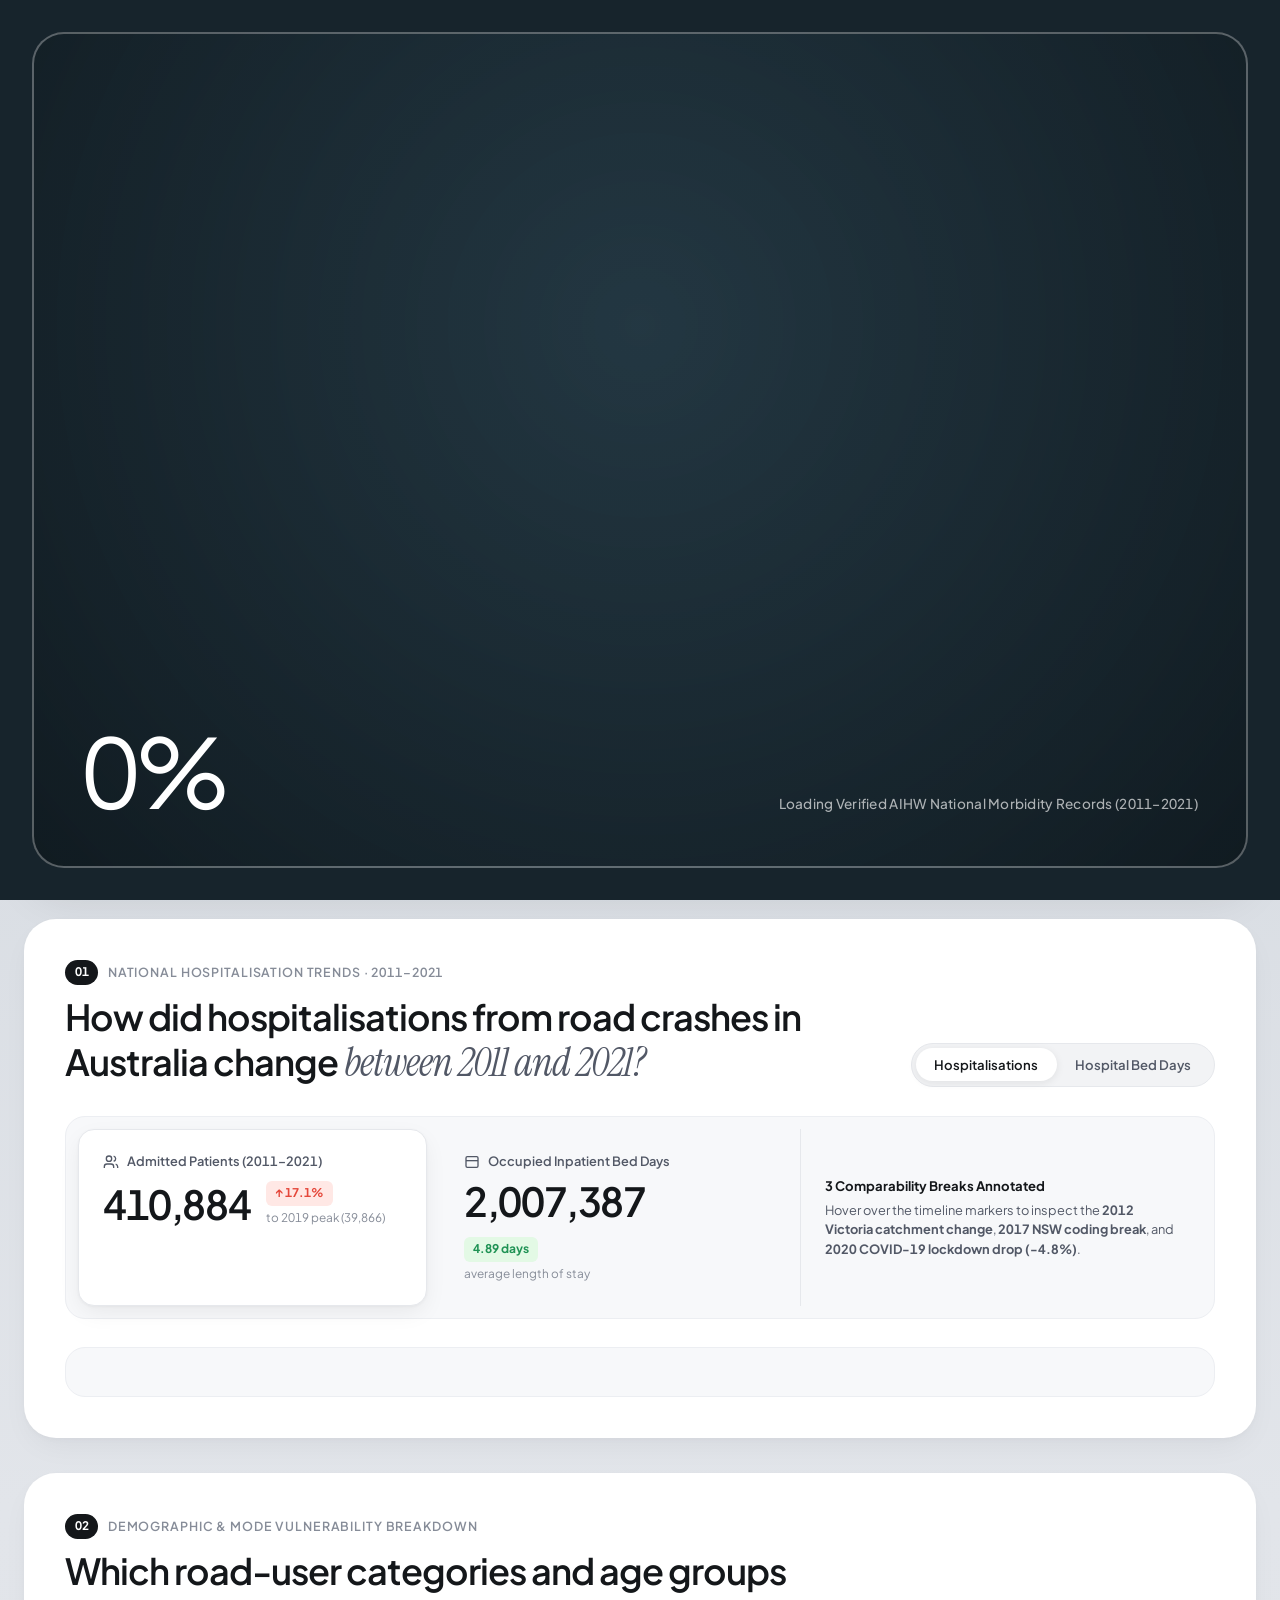
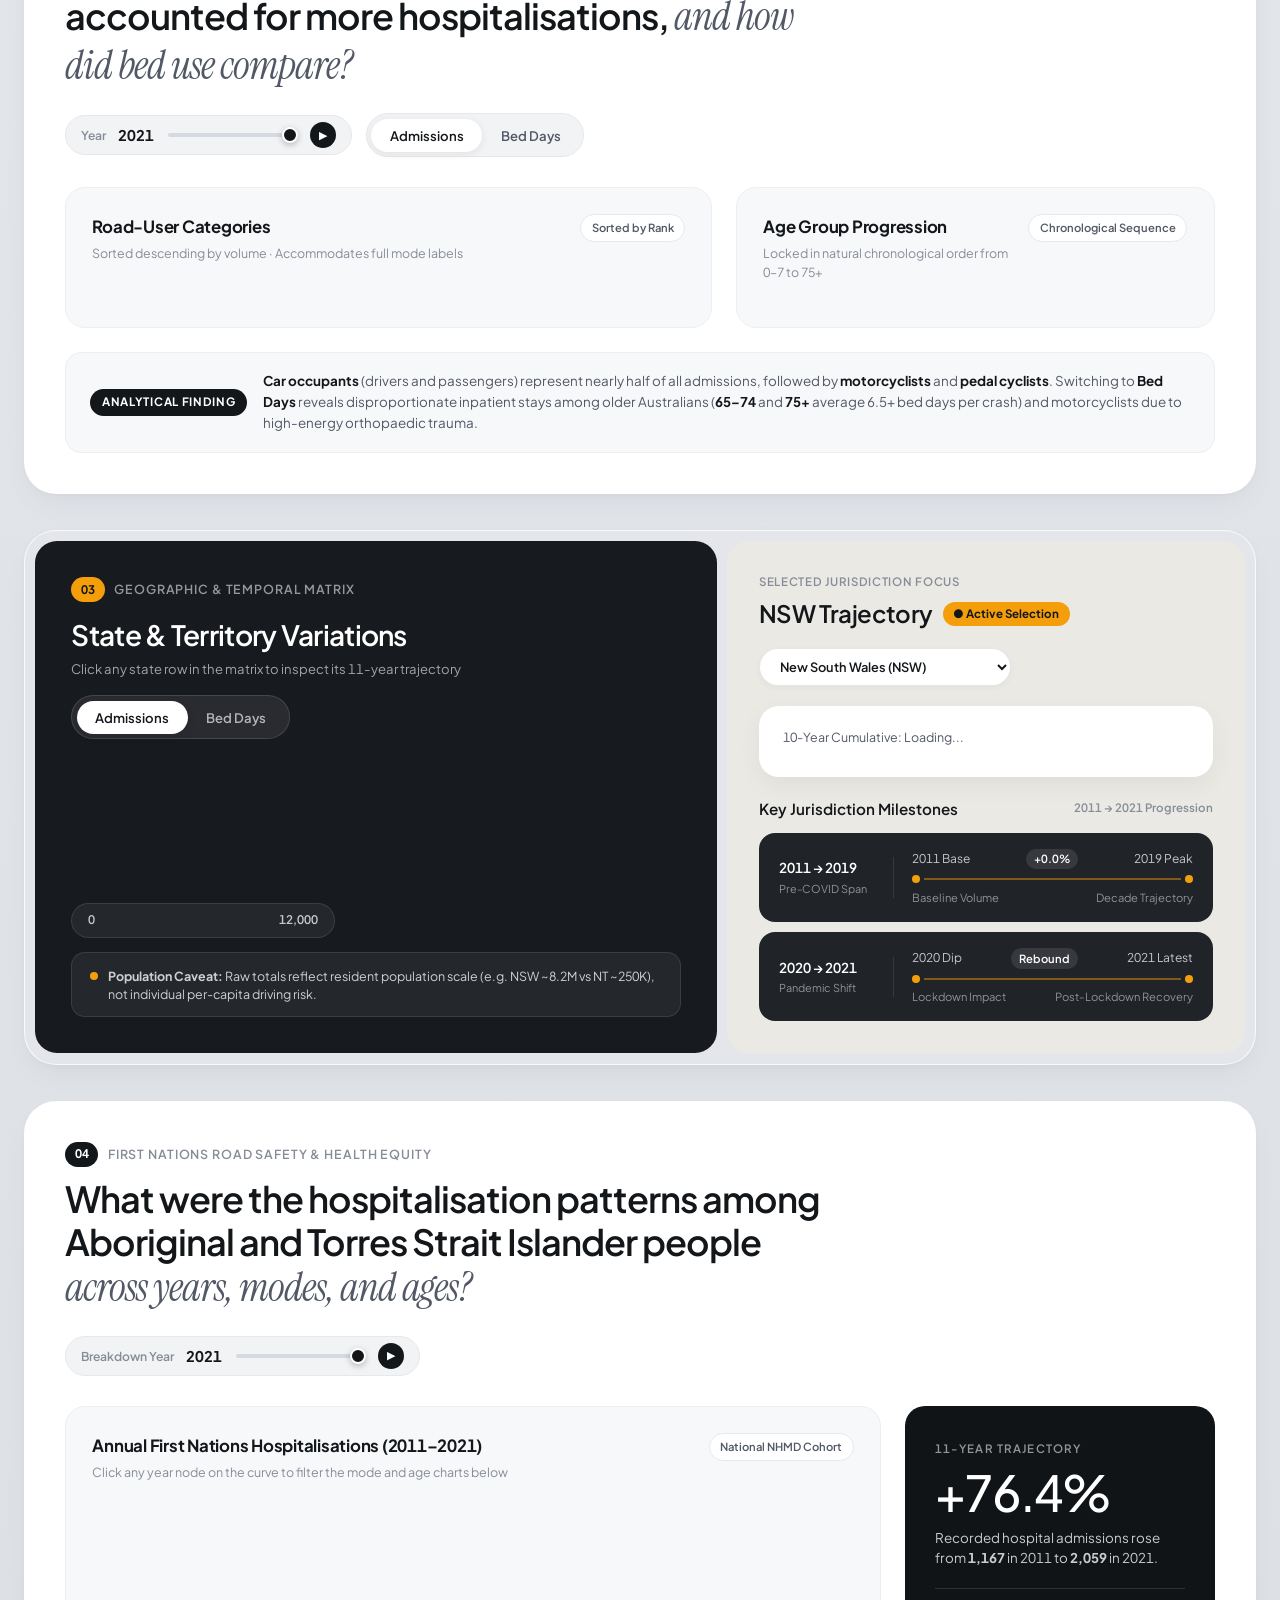
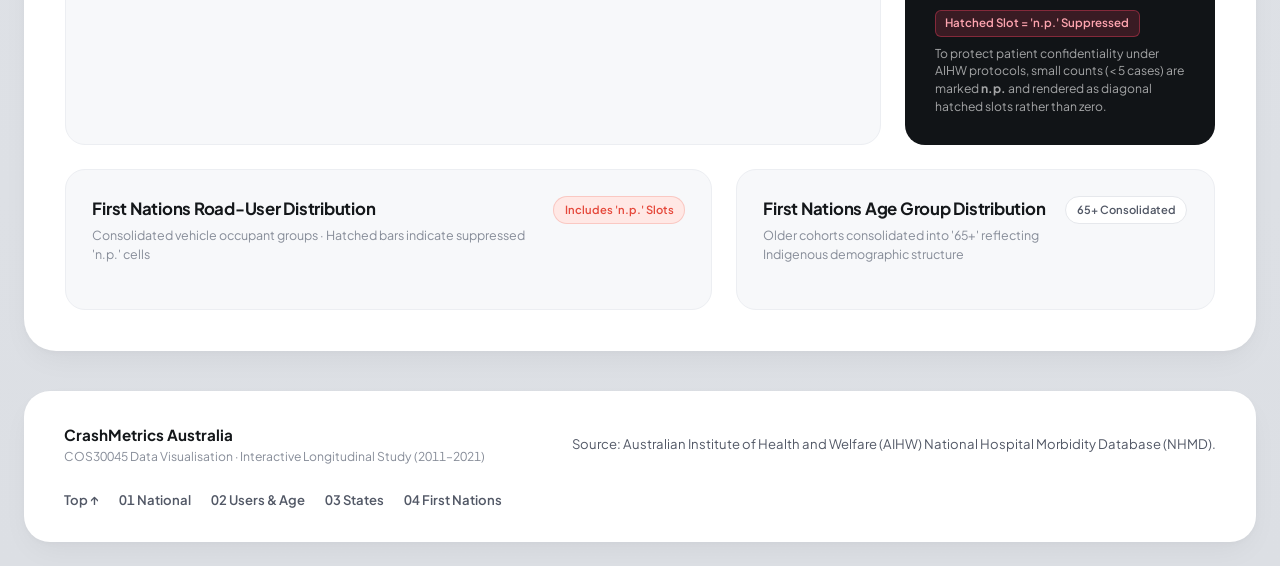
==== docs/index.html @ 0e88710d "Hosting Testing" ====
<!DOCTYPE html>
<html lang="en">
<head>
  <meta charset="UTF-8">
  <meta name="viewport" content="width=device-width, initial-scale=1.0">
  <title>CrashMetrics Australia — Road Crash Hospitalisation Analysis (2011–2021)</title>
  
  <!-- Google Fonts: Plus Jakarta Sans (Neo-Grotesque UI & Tabular Numerals) + Instrument Serif (Editorial Accents) -->
  <link rel="preconnect" href="https://fonts.googleapis.com">
  <link rel="preconnect" href="https://fonts.gstatic.com" crossorigin>
  <link href="https://fonts.googleapis.com/css2?family=Instrument+Serif:ital@0;1&family=Plus+Jakarta+Sans:wght@300;400;500;600;700&display=swap" rel="stylesheet">

  <!-- CSS Stylesheets -->
  <link rel="stylesheet" href="css/style.css">
  <link rel="stylesheet" href="css/components.css">
  
  <!-- D3.js v7 CDN -->
  <script src="https://d3js.org/d3.v7.min.js"></script>
</head>
<body>

  <!-- Preloader Screen (designsample3.mp4 WoodNest Framed Counter Choreography) -->
  <div id="preloader" role="status" aria-live="polite">
    <div class="preloader-frame">
      <div class="preloader-top-progress" id="preloader-bar"></div>
      <div class="preloader-bottom-row">
        <div class="preloader-counter" id="preloader-counter">0%</div>
        <div class="preloader-label">Loading Verified AIHW National Morbidity Records (2011–2021)</div>
      </div>
    </div>
  </div>

  <!-- Global Floating Tooltip (dashboarddesign.webp & bikerental.webp style) -->
  <div id="global-tooltip" role="tooltip" aria-hidden="true"></div>

  <!-- Outer Page Shell -->
  <div class="page-shell">

    <!-- ==========================================================================
         HERO SHOWCASE (designsample3.mp4 WoodNest + webdesign.webp + enviromentaldesign.webp)
         ========================================================================== -->
    <header class="hero-showcase" id="top">
      <div class="hero-backdrop-container">
        <img src="assets/hero-highway.jpg" alt="Atmospheric Australian mountain highway at dusk" class="hero-bg-image" width="1600" height="900">
        <div class="hero-vignette"></div>

        <!-- Framed Inner Viewport (designsample3.mp4 signature rounded border) -->
        <div class="hero-inner-frame">
          
          <!-- Integrated Top Navigation inside Hero Frame -->
          <nav class="hero-nav" aria-label="Primary Navigation">
            <a href="#top" class="brand-mark">
              <span class="brand-dot-cluster" aria-hidden="true">
                <span class="dot-amber"></span>
                <span class="dot-amber-sm"></span>
              </span>
              <span class="brand-name">CrashMetrics</span>
              <span class="brand-tag">AIHW 2011–21</span>
            </a>

            <ul class="hero-nav-links">
              <li><a href="#storyline1" class="nav-link active">National Trends</a></li>
              <li><a href="#storyline2" class="nav-link">Road Users &amp; Age</a></li>
              <li><a href="#storyline3" class="nav-link">State Patterns</a></li>
              <li><a href="#storyline4" class="nav-link">First Nations</a></li>
            </ul>

            <a href="#storyline1" class="hero-cta-pill">Explore Data</a>
          </nav>

          <!-- Main Asymmetric Split Content inside Hero Frame -->
          <div class="hero-split-body">
            
            <!-- Left Column: Giant 3-Line Display Typography + Bottom Info & Star Stat -->
            <div class="hero-left-col">
              <h1 class="hero-display-title">
                Australia’s<br>
                <span class="muted-word">Road Trauma</span><br>
                In Focus
              </h1>

              <div class="hero-bottom-meta">
                <p class="hero-lead-copy">
                  Discover a decade of verified hospital admission records across Australian roads. Examine injury severity, acute bed utilisation, demographic risk, and regional patterns.
                </p>

                <div class="hero-rating-stat">
                  <div class="rating-top-line">
                    <span class="star-glyph" aria-hidden="true">★</span>
                    <span class="rating-big-num" id="kpi-total-hosp">410,884</span>
                  </div>
                  <div class="rating-sub-line">admissions recorded across 2011–2021</div>
                </div>
              </div>
            </div>

            <!-- Right Column: Floating Smoked-Glass Surveillance Widget (designsample3.mp4 card) -->
            <aside class="hero-glass-widget" aria-label="National Surveillance Summary Widget">
              <div class="widget-header">
                <div>
                  <h2 class="widget-title">National Surveillance<br>Morbidity Cohort</h2>
                </div>
                <a href="#storyline1" class="widget-icon-btn" title="Jump to National Trends" aria-label="Jump to National Trends">
                  <svg width="15" height="15" viewBox="0 0 24 24" fill="none" stroke="currentColor" stroke-width="2"><path d="M7 17L17 7"/><path d="M7 7h10v10"/></svg>
                </a>
              </div>

              <!-- 2-Column Pill Selectors (Feb 11 / Mar 25 style) -->
              <div class="widget-pill-row">
                <div class="widget-mini-pill">
                  <svg width="13" height="13" viewBox="0 0 24 24" fill="none" stroke="currentColor" stroke-width="2"><rect x="3" y="4" width="18" height="18" rx="2"/><line x1="16" y1="2" x2="16" y2="6"/><line x1="8" y1="2" x2="8" y2="6"/><line x1="3" y1="10" x2="21" y2="10"/></svg>
                  <span>2011 – 2021</span>
                  <span class="chevron">▾</span>
                </div>
                <div class="widget-mini-pill">
                  <svg width="13" height="13" viewBox="0 0 24 24" fill="none" stroke="currentColor" stroke-width="2"><path d="M21 10c0 7-9 13-9 13s-9-6-9-13a9 9 0 0 1 18 0z"/><circle cx="12" cy="10" r="3"/></svg>
                  <span>8 Jurisdictions</span>
                  <span class="chevron">▾</span>
                </div>
              </div>

              <!-- 2-Column Divided Metric Box (Check-in / Check-out style) -->
              <div class="widget-split-box">
                <div class="split-cell">
                  <span class="split-label">Total Bed Days</span>
                  <span class="split-val" id="kpi-total-beds">2,007,387</span>
                </div>
                <div class="split-divider"></div>
                <div class="split-cell">
                  <span class="split-label">Pre-COVID Peak</span>
                  <span class="split-val"><span id="kpi-peak-year">2019</span> (39,866)</span>
                </div>
              </div>

              <!-- Bottom Metric & Reserve-Style White CTA Button -->
              <div class="widget-price-row">
                <div class="widget-big-stat">
                  <span class="stat-main" id="kpi-avg-stay">4.89</span>
                  <span class="stat-unit">/ days avg stay</span>
                </div>
                <span class="widget-tag">Excl. 30-day deaths</span>
              </div>

              <a href="#storyline1" class="widget-primary-btn">Inspect Longitudinal Data</a>
            </aside>

          </div>
        </div>
      </div>

      <!-- Lower Architectural 3-Column Bento Strip (webdesign.webp & enviromentaldesign.webp bottom bar) -->
      <div class="hero-bento-strip">
        <div class="strip-card strip-light">
          <div class="strip-card-content">
            <span class="strip-eyebrow">01 · National Trajectory</span>
            <h3 class="strip-heading">Start exploring Australia’s 11-year road hospitalisation curve</h3>
            <a href="#storyline1" class="strip-underlined-link">View Longitudinal Analysis</a>
          </div>
          <div class="strip-visual-accent" aria-hidden="true">
            <svg width="110" height="56" viewBox="0 0 110 56" fill="none">
              <path d="M4 46 C22 45, 34 38, 48 26 C62 14, 74 10, 86 12 C94 14, 100 22, 106 16" stroke="#181B20" stroke-width="2.5" stroke-linecap="round"/>
              <circle cx="86" cy="12" r="4" fill="#F59E0B" stroke="#fff" stroke-width="1.5"/>
            </svg>
          </div>
        </div>

        <div class="strip-card strip-white">
          <div class="strip-icon-row">
            <div class="strip-circle-icon">
              <svg width="18" height="18" viewBox="0 0 24 24" fill="none" stroke="currentColor" stroke-width="2"><path d="M12 20V10"/><path d="M18 20V4"/><path d="M6 20v-4"/></svg>
            </div>
            <p class="strip-mid-text">
              Compare raw admission counts against inpatient bed-day burden across 12 road-user types.
            </p>
          </div>
          <div class="strip-segmented-lines" aria-hidden="true">
            <span class="seg active"></span>
            <span class="seg active"></span>
            <span class="seg"></span>
            <span class="seg"></span>
          </div>
        </div>

        <div class="strip-card strip-dark">
          <div class="strip-avatar-cluster" aria-hidden="true">
            <span class="mode-bubble b1">🚗</span>
            <span class="mode-bubble b2">🏍️</span>
            <span class="mode-bubble b3">🚲</span>
          </div>
          <div class="strip-dark-stat">
            <div class="dark-stat-num">+17.1%</div>
            <p class="dark-stat-desc">Growth in annual admissions from 2011 baseline to the 2019 peak</p>
          </div>
        </div>
      </div>
    </header>

    <!-- ==========================================================================
         MAIN ANALYTICAL WORKSPACE (dashboarddesign.webp & bikerental.webp Bento System)
         ========================================================================== -->
    <main class="bento-workspace">

      <!-- ========================================================================
           STORYLINE 1: National Hospitalisation Trends (2011–2021)
           ======================================================================== -->
      <section id="storyline1" class="storyline-block" aria-labelledby="s1-title">
        <div class="bento-shell">
          
          <!-- Section Top Bar -->
          <div class="bento-header">
            <div class="bento-title-group">
              <div class="eyebrow-row">
                <span class="section-num-pill">01</span>
                <span class="section-eyebrow">National Hospitalisation Trends · 2011–2021</span>
              </div>
              <h2 id="s1-title" class="bento-title">
                How did hospitalisations from road crashes in Australia change<em> between 2011 and 2021?</em>
              </h2>
            </div>

            <div class="bento-controls">
              <div class="clean-pill-group" role="group" aria-label="Storyline 1 Measure Selector">
                <button class="clean-pill-btn active" data-measure="Hospitalisations" id="s1-btn-hosp">
                  Hospitalisations
                </button>
                <button class="clean-pill-btn" data-measure="BedDays" id="s1-btn-beds">
                  Hospital Bed Days
                </button>
              </div>
            </div>
          </div>

          <!-- Nested Overview KPI Cards (Exact dashboarddesign.webp "Overview" inset cards pattern) -->
          <div class="overview-inset-tray">
            <div class="inset-stat-card active-inset" id="s1-card-hosp" role="button" tabindex="0" aria-label="Select Hospitalisations Measure">
              <div class="inset-card-top">
                <svg width="16" height="16" viewBox="0 0 24 24" fill="none" stroke="currentColor" stroke-width="2"><path d="M16 21v-2a4 4 0 0 0-4-4H6a4 4 0 0 0-4 4v2"/><circle cx="9" cy="7" r="4"/><path d="M22 21v-2a4 4 0 0 0-3-3.87"/><path d="M16 3.13a4 4 0 0 1 0 7.75"/></svg>
                <span>Admitted Patients (2011–2021)</span>
              </div>
              <div class="inset-card-main">
                <span class="inset-big-num">410,884</span>
                <div class="inset-badge-stack">
                  <span class="semantic-pill pill-coral">↑ 17.1%</span>
                  <span class="inset-sublabel">to 2019 peak (39,866)</span>
                </div>
              </div>
            </div>

            <div class="inset-stat-card" id="s1-card-beds" role="button" tabindex="0" aria-label="Select Hospital Bed Days Measure">
              <div class="inset-card-top">
                <svg width="16" height="16" viewBox="0 0 24 24" fill="none" stroke="currentColor" stroke-width="2"><rect x="3" y="4" width="18" height="16" rx="2"/><line x1="3" y1="10" x2="21" y2="10"/></svg>
                <span>Occupied Inpatient Bed Days</span>
              </div>
              <div class="inset-card-main">
                <span class="inset-big-num">2,007,387</span>
                <div class="inset-badge-stack">
                  <span class="semantic-pill pill-green">4.89 days</span>
                  <span class="inset-sublabel">average length of stay</span>
                </div>
              </div>
            </div>

            <div class="inset-narrative-box">
              <div class="narrative-headline">3 Comparability Breaks Annotated</div>
              <p class="narrative-copy">
                Hover over the timeline markers to inspect the <strong>2012 Victoria catchment change</strong>, <strong>2017 NSW coding break</strong>, and <strong>2020 COVID-19 lockdown drop (-4.8%)</strong>.
              </p>
            </div>
          </div>

          <!-- Chart Viewport -->
          <div class="chart-stage" id="chart-storyline1" role="region" aria-label="National Hospitalisation Line Chart"></div>

        </div>
      </section>

      <!-- ========================================================================
           STORYLINE 2: Road-User and Age-Group Patterns
           ======================================================================== -->
      <section id="storyline2" class="storyline-block" aria-labelledby="s2-title">
        <div class="bento-shell">
          
          <div class="bento-header">
            <div class="bento-title-group">
              <div class="eyebrow-row">
                <span class="section-num-pill">02</span>
                <span class="section-eyebrow">Demographic &amp; Mode Vulnerability Breakdown</span>
              </div>
              <h2 id="s2-title" class="bento-title">
                Which road-user categories and age groups accounted for more hospitalisations, <em>and how did bed use compare?</em>
              </h2>
            </div>

            <div class="bento-controls">
              <!-- Tactile Year Scrubber Pill -->
              <div class="scrubber-pill">
                <span class="scrubber-label">Year</span>
                <span class="scrubber-year" id="s2-year-badge">2021</span>
                <input type="range" min="2011" max="2021" value="2021" step="1" class="tactile-range" id="s2-year-slider" aria-label="Select Year for Storyline 2">
                <button class="scrubber-play-btn" id="s2-play-btn" title="Play timeline animation" aria-label="Play timeline animation">▶</button>
              </div>

              <!-- Measure Toggle -->
              <div class="clean-pill-group" role="group" aria-label="Storyline 2 Measure Selector">
                <button class="clean-pill-btn active" data-measure="Hospitalisations" id="s2-btn-hosp">Admissions</button>
                <button class="clean-pill-btn" data-measure="BedDays" id="s2-btn-beds">Bed Days</button>
              </div>
            </div>
          </div>

          <!-- Dual Asymmetric Bento Sub-Grid -->
          <div class="dual-bento-grid">
            
            <!-- Left: Sorted Horizontal Bar Chart for Road Users -->
            <div class="sub-bento-card">
              <div class="sub-card-header">
                <div>
                  <h3 class="sub-card-title">Road-User Categories</h3>
                  <p class="sub-card-subtitle">Sorted descending by volume · Accommodates full mode labels</p>
                </div>
                <span class="chip-tag">Sorted by Rank</span>
              </div>
              <div class="chart-stage-compact" id="chart-storyline2-users" role="region" aria-label="Road Users Horizontal Bar Chart"></div>
            </div>

            <!-- Right: Ordered Vertical Bar Chart for Age Groups (dashboarddesign.webp Product view style) -->
            <div class="sub-bento-card">
              <div class="sub-card-header">
                <div>
                  <h3 class="sub-card-title">Age Group Progression</h3>
                  <p class="sub-card-subtitle">Locked in natural chronological order from 0–7 to 75+</p>
                </div>
                <span class="chip-tag">Chronological Sequence</span>
              </div>
              <div class="chart-stage-compact" id="chart-storyline2-age" role="region" aria-label="Age Group Vertical Bar Chart"></div>
            </div>

          </div>

          <!-- Analytical Footer Strip -->
          <div class="insight-strip">
            <div class="insight-pill-badge">Analytical Finding</div>
            <p class="insight-strip-text">
              <strong>Car occupants</strong> (drivers and passengers) represent nearly half of all admissions, followed by <strong>motorcyclists</strong> and <strong>pedal cyclists</strong>. Switching to <strong>Bed Days</strong> reveals disproportionate inpatient stays among older Australians (<strong>65–74</strong> and <strong>75+</strong> average 6.5+ bed days per crash) and motorcyclists due to high-energy orthopaedic trauma.
            </p>
          </div>

        </div>
      </section>

      <!-- ========================================================================
           STORYLINE 3: State and Territory Patterns (bikerental.webp Dual-Pane Architecture)
           ======================================================================== -->
      <section id="storyline3" class="storyline-block" aria-labelledby="s3-title">
        <div class="bento-shell bento-split-shell">
          
          <!-- Left Dark Atmospheric Panel (bikerental.webp Left Map/Matrix Pane) -->
          <div class="split-dark-pane">
            <div class="dark-pane-header">
              <div>
                <div class="eyebrow-row">
                  <span class="section-num-pill dark-num-pill">03</span>
                  <span class="section-eyebrow dark-eyebrow">Geographic &amp; Temporal Matrix</span>
                </div>
                <h2 id="s3-title" class="dark-pane-title">State &amp; Territory Variations</h2>
                <p class="dark-pane-subtitle">Click any state row in the matrix to inspect its 11-year trajectory</p>
              </div>

              <div class="clean-pill-group dark-pill-group" role="group" aria-label="Storyline 3 Measure Selector">
                <button class="clean-pill-btn active" data-measure="Hospitalisations" id="s3-btn-hosp">Admissions</button>
                <button class="clean-pill-btn" data-measure="BedDays" id="s3-btn-beds">Bed Days</button>
              </div>
            </div>

            <!-- Heatmap SVG Container -->
            <div class="heatmap-stage" id="chart-storyline3-heatmap" role="region" aria-label="State and Territory Heatmap Matrix"></div>

            <!-- Bottom Legend & Floating Station-Style Callout Card (bikerental.webp #38 Cabo Jubi Station style) -->
            <div class="dark-pane-footer">
              <div class="heatmap-scale-pill" id="s3-heatmap-legend">
                <span class="scale-label" id="s3-legend-min">0</span>
                <canvas class="scale-canvas" id="s3-legend-canvas" width="160" height="8"></canvas>
                <span class="scale-label" id="s3-legend-max">12,000</span>
              </div>

              <div class="population-warning-pill">
                <span class="warn-dot"></span>
                <span><strong>Population Caveat:</strong> Raw totals reflect resident population scale (e.g. NSW ~8.2M vs NT ~250K), not individual per-capita driving risk.</span>
              </div>
            </div>
          </div>

          <!-- Right Warm Alabaster Detail Panel (bikerental.webp Right "Urban City Bike / Latest Journeys" Pane) -->
          <div class="split-light-pane">
            <div class="light-pane-top">
              <div>
                <span class="light-pane-eyebrow">Selected Jurisdiction Focus</span>
                <div class="state-header-row">
                  <h3 class="state-focus-heading" id="s3-focus-state-badge">NSW Trajectory</h3>
                  <span class="state-active-chip">● Active Selection</span>
                </div>
              </div>

              <select class="clean-select-pill" id="s3-state-dropdown" aria-label="Select State or Territory">
                <option value="NSW">New South Wales (NSW)</option>
                <option value="Vic">Victoria (Vic)</option>
                <option value="Qld">Queensland (Qld)</option>
                <option value="WA">Western Australia (WA)</option>
                <option value="SA">South Australia (SA)</option>
                <option value="Tas">Tasmania (Tas)</option>
                <option value="ACT">Australian Capital Territory (ACT)</option>
                <option value="NT">Northern Territory (NT)</option>
              </select>
            </div>

            <!-- White Card Holding Coordinated State Line Chart (bikerental.webp "Last ride" card) -->
            <div class="white-trajectory-card">
              <div class="trajectory-card-meta" id="s3-state-meta-summary">10-Year Cumulative: Loading...</div>
              <div id="chart-storyline3-stateline" role="region" aria-label="Selected State Longitudinal Trajectory"></div>
            </div>

            <!-- Dark Charcoal Journey Milestone Cards (bikerental.webp "Latest journeys" cards) -->
            <div class="journey-cards-section">
              <div class="journey-section-header">
                <span class="journey-section-title">Key Jurisdiction Milestones</span>
                <span class="journey-section-tag">2011 → 2021 Progression</span>
              </div>

              <div class="dark-journey-card">
                <div class="journey-left-col">
                  <span class="journey-year-label">2011 → 2019</span>
                  <span class="journey-sub-tag">Pre-COVID Span</span>
                </div>
                <div class="journey-timeline-col">
                  <div class="journey-nodes-top">
                    <span id="s3-j1-start">2011 Base</span>
                    <span class="journey-delta-badge" id="s3-j1-delta">+0.0%</span>
                    <span id="s3-j1-end">2019 Peak</span>
                  </div>
                  <div class="journey-track-line">
                    <span class="j-node"></span>
                    <span class="j-bar"></span>
                    <span class="j-node"></span>
                  </div>
                  <div class="journey-nodes-bottom">
                    <span>Baseline Volume</span>
                    <span>Decade Trajectory</span>
                  </div>
                </div>
              </div>

              <div class="dark-journey-card">
                <div class="journey-left-col">
                  <span class="journey-year-label">2020 → 2021</span>
                  <span class="journey-sub-tag">Pandemic Shift</span>
                </div>
                <div class="journey-timeline-col">
                  <div class="journey-nodes-top">
                    <span id="s3-j2-start">2020 Dip</span>
                    <span class="journey-delta-badge" id="s3-j2-delta">Rebound</span>
                    <span id="s3-j2-end">2021 Latest</span>
                  </div>
                  <div class="journey-track-line">
                    <span class="j-node"></span>
                    <span class="j-bar"></span>
                    <span class="j-node"></span>
                  </div>
                  <div class="journey-nodes-bottom">
                    <span>Lockdown Impact</span>
                    <span>Post-Lockdown Recovery</span>
                  </div>
                </div>
              </div>

            </div>
          </div>

        </div>
      </section>

      <!-- ========================================================================
           STORYLINE 4: First Nations Hospitalisation Patterns
           ======================================================================== -->
      <section id="storyline4" class="storyline-block" aria-labelledby="s4-title">
        <div class="bento-shell">
          
          <div class="bento-header">
            <div class="bento-title-group">
              <div class="eyebrow-row">
                <span class="section-num-pill">04</span>
                <span class="section-eyebrow">First Nations Road Safety &amp; Health Equity</span>
              </div>
              <h2 id="s4-title" class="bento-title">
                What were the hospitalisation patterns among Aboriginal and Torres Strait Islander people <em>across years, modes, and ages?</em>
              </h2>
            </div>

            <div class="bento-controls">
              <div class="scrubber-pill">
                <span class="scrubber-label">Breakdown Year</span>
                <span class="scrubber-year" id="s4-year-badge">2021</span>
                <input type="range" min="2011" max="2021" value="2021" step="1" class="tactile-range" id="s4-year-slider" aria-label="Select Year for Storyline 4">
                <button class="scrubber-play-btn" id="s4-play-btn" title="Play timeline animation" aria-label="Play timeline animation">▶</button>
              </div>
            </div>
          </div>

          <!-- Top Architectural Row: Annual Trend Line + Stark Charcoal Metric Callout (enviromentaldesign.webp style) -->
          <div class="fn-top-bento-row">
            <div class="sub-bento-card fn-trend-card">
              <div class="sub-card-header">
                <div>
                  <h3 class="sub-card-title">Annual First Nations Hospitalisations (2011–2021)</h3>
                  <p class="sub-card-subtitle">Click any year node on the curve to filter the mode and age charts below</p>
                </div>
                <span class="chip-tag">National NHMD Cohort</span>
              </div>
              <div id="chart-storyline4-trend" role="region" aria-label="First Nations Annual Trend Line Chart"></div>
            </div>

            <div class="fn-contrast-stat-box">
              <div class="contrast-top">
                <span class="contrast-eyebrow">11-Year Trajectory</span>
                <div class="contrast-huge-pct">+76.4%</div>
                <p class="contrast-desc">
                  Recorded hospital admissions rose from <strong>1,167</strong> in 2011 to <strong>2,059</strong> in 2021.
                </p>
              </div>

              <div class="contrast-divider"></div>

              <div class="contrast-bottom">
                <span class="np-pill-indicator">Hatched Slot = 'n.p.' Suppressed</span>
                <p class="contrast-small-note">
                  To protect patient confidentiality under AIHW protocols, small counts (&lt; 5 cases) are marked <strong>n.p.</strong> and rendered as diagonal hatched slots rather than zero.
                </p>
              </div>
            </div>
          </div>

          <!-- Bottom 2-Column Linked Breakdown Row -->
          <div class="dual-bento-grid">
            
            <!-- Left: First Nations Road Users -->
            <div class="sub-bento-card">
              <div class="sub-card-header">
                <div>
                  <h3 class="sub-card-title">First Nations Road-User Distribution</h3>
                  <p class="sub-card-subtitle">Consolidated vehicle occupant groups · Hatched bars indicate suppressed 'n.p.' cells</p>
                </div>
                <span class="chip-tag chip-coral">Includes 'n.p.' Slots</span>
              </div>
              <div class="chart-stage-compact" id="chart-storyline4-users" role="region" aria-label="First Nations Road Users Bar Chart"></div>
            </div>

            <!-- Right: First Nations Age Groups -->
            <div class="sub-bento-card">
              <div class="sub-card-header">
                <div>
                  <h3 class="sub-card-title">First Nations Age Group Distribution</h3>
                  <p class="sub-card-subtitle">Older cohorts consolidated into '65+' reflecting Indigenous demographic structure</p>
                </div>
                <span class="chip-tag">65+ Consolidated</span>
              </div>
              <div class="chart-stage-compact" id="chart-storyline4-age" role="region" aria-label="First Nations Age Group Bar Chart"></div>
            </div>

          </div>

        </div>
      </section>

    </main>

    <!-- Minimalist Editorial Footer -->
    <footer class="editorial-footer">
      <div class="footer-brand-col">
        <span class="footer-logo">CrashMetrics Australia</span>
        <p class="footer-meta">COS30045 Data Visualisation · Interactive Longitudinal Study (2011–2021)</p>
      </div>
      <div class="footer-source-col">
        <p>Source: Australian Institute of Health and Welfare (AIHW) National Hospital Morbidity Database (NHMD).</p>
      </div>
      <div class="footer-nav-col">
        <a href="#top">Top ↑</a>
        <a href="#storyline1">01 National</a>
        <a href="#storyline2">02 Users &amp; Age</a>
        <a href="#storyline3">03 States</a>
        <a href="#storyline4">04 First Nations</a>
      </div>
    </footer>

  </div>

  <!-- Shared SVG Defs for Soft Gradients & Diagonal Hatching -->
  <svg style="position: absolute; width: 0; height: 0; overflow: hidden;" aria-hidden="true">
    <defs>
      <!-- Soft Warm Amber Gradient for Storyline 1 & State Line -->
      <linearGradient id="area-gradient" x1="0%" y1="0%" x2="0%" y2="100%">
        <stop offset="0%" stop-color="#F59E0B" stop-opacity="0.28"/>
        <stop offset="85%" stop-color="#F59E0B" stop-opacity="0.03"/>
        <stop offset="100%" stop-color="#F59E0B" stop-opacity="0"/>
      </linearGradient>

      <!-- Soft Emerald Gradient for Active Vertical Bars (dashboarddesign.webp style) -->
      <linearGradient id="emerald-bar-gradient" x1="0%" y1="0%" x2="0%" y2="100%">
        <stop offset="0%" stop-color="#34D399"/>
        <stop offset="100%" stop-color="#10B981" stop-opacity="0.75"/>
      </linearGradient>

      <!-- Diagonal Hatch Pattern for Suppressed n.p. Records -->
      <pattern id="diagonal-hatch-pattern" width="8" height="8" patternTransform="rotate(45 0 0)" patternUnits="userSpaceOnUse">
        <rect width="8" height="8" fill="#FFF1F0"/>
        <line x1="0" y1="0" x2="0" y2="8" stroke="#F43F5E" stroke-width="2" stroke-opacity="0.65" />
      </pattern>
    </defs>
  </svg>

  <!-- JavaScript Modules -->
  <script src="js/storyline1_national.js"></script>
  <script src="js/storyline2_groups.js"></script>
  <script src="js/storyline3_states.js"></script>
  <script src="js/storyline4_firstnations.js"></script>
  <script src="js/main.js"></script>
</body>
</html>
---- docs/css/style.css ----
:root {
  /* Outer & Tactile Workspace Surfaces */
  --bg-page-outer: #DCDFE4;
  --bg-shell: #F2F3F5;
  --bg-card-white: #FFFFFF;
  --bg-card-recessed: #F7F8FA;
  --bg-card-dark: #15181C;
  --bg-card-dark-elevated: #1E2228;

  /* Borders & Hairlines */
  --border-light: #E6E8EC;
  --border-subtle: #ECEEF2;
  --border-dark: rgba(255, 255, 255, 0.1);
  --border-hero-frame: rgba(255, 255, 255, 0.36);

  /* Ink & Typography Colors */
  --ink-primary: #14171A;
  --ink-secondary: #525866;
  --ink-muted: #868C98;
  --ink-on-dark: #F8FAFC;
  --ink-on-dark-muted: #94A3B8;

  /* Accents & Semantic Badge Tokens  */
  --accent-amber: #F59E0B;
  --accent-amber-deep: #D97706;
  --accent-emerald: #10B981;
  --accent-coral: #FF5A4E;
  --accent-slate: #272B30;

  --pill-coral-bg: #FFE8E5;
  --pill-coral-text: #E5483B;
  --pill-green-bg: #E3F9E5;
  --pill-green-text: #1F9254;
  --pill-amber-bg: #FFF4D6;
  --pill-amber-text: #B45309;

  /* Typography Families  */
  --font-sans: 'Plus Jakarta Sans', -apple-system, BlinkMacSystemFont, 'Segoe UI', Roboto, sans-serif;
  --font-serif: 'Instrument Serif', Georgia, serif;

  /* Radii & Shadows */
  --radius-outer: 32px;
  --radius-bento: 26px;
  --radius-card: 20px;
  --radius-inner: 14px;
  --radius-pill: 9999px;

  --shadow-soft: 0 12px 32px -8px rgba(20, 23, 26, 0.06), 0 2px 6px -1px rgba(20, 23, 26, 0.03);
  --shadow-elevated: 0 20px 48px -12px rgba(20, 23, 26, 0.12), 0 4px 12px -2px rgba(20, 23, 26, 0.05);
  --shadow-inset-active: 0 8px 24px -4px rgba(20, 23, 26, 0.08), 0 1px 3px rgba(20, 23, 26, 0.04);
  --transition-ui: all 0.28s cubic-bezier(0.16, 1, 0.3, 1);
}

/* Reset */
*, *::before, *::after {
  box-sizing: border-box;
  margin: 0;
  padding: 0;
}

html {
  font-size: 16px;
  scroll-behavior: smooth;
  font-family: var(--font-sans);
  background-color: var(--bg-page-outer);
  color: var(--ink-primary);
  font-variant-numeric: tabular-nums;
  -webkit-font-smoothing: antialiased;
}

body {
  min-height: 100dvh;
  background: linear-gradient(180deg, #CFD5DC 0%, #E2E5EA 40%, #DCDFE4 100%);
  padding: 1.5rem;
  color: var(--ink-primary);
  line-height: 1.55;
  overflow-x: hidden;
}

/* ==========================================================================
   Preloader Overlay (Framed Counter Style)
   ========================================================================== */
#preloader {
  position: fixed;
  inset: 0;
  z-index: 99999;
  background: #17242C;
  padding: 2rem;
  display: flex;
  align-items: stretch;
  justify-content: stretch;
  transition: opacity 0.65s cubic-bezier(0.16, 1, 0.3, 1), visibility 0.65s;
}

#preloader.loaded {
  opacity: 0;
  visibility: hidden;
  pointer-events: none;
}

.preloader-frame {
  flex: 1;
  border: 2px solid rgba(255, 255, 255, 0.3);
  border-radius: var(--radius-outer);
  position: relative;
  display: flex;
  flex-direction: column;
  justify-content: flex-end;
  padding: 3rem;
  overflow: hidden;
  background: radial-gradient(circle at 50% 35%, rgba(56, 88, 104, 0.38) 0%, rgba(16, 26, 32, 0.9) 100%);
}

.preloader-top-progress {
  position: absolute;
  top: 0;
  left: 0;
  height: 3px;
  width: 0%;
  background: #FFFFFF;
  transition: width 0.15s ease-out;
}

.preloader-bottom-row {
  display: flex;
  align-items: baseline;
  justify-content: space-between;
  flex-wrap: wrap;
  gap: 1rem;
}

.preloader-counter {
  font-family: var(--font-sans);
  font-size: clamp(3.5rem, 2rem + 5vw, 6rem);
  font-weight: 400;
  letter-spacing: -0.04em;
  color: #FFFFFF;
  line-height: 1;
}

.preloader-label {
  font-size: 0.85rem;
  font-weight: 500;
  color: rgba(255, 255, 255, 0.65);
  letter-spacing: 0.02em;
}

/* ==========================================================================
   Outer Page Shell
   ========================================================================== */
.page-shell {
  max-width: 1400px;
  margin: 0 auto;
}

/* ==========================================================================
   HERO SHOWCASE (designsample3.mp4 WoodNest + webdesign.webp TerraElix)
   ========================================================================== */
.hero-showcase {
  background: var(--bg-card-white);
  border-radius: var(--radius-outer);
  overflow: hidden;
  box-shadow: var(--shadow-elevated);
  margin-bottom: 2.25rem;
  border: 1px solid rgba(255, 255, 255, 0.7);
}

.hero-backdrop-container {
  position: relative;
  padding: 1.75rem;
  min-height: 680px;
  display: flex;
  flex-direction: column;
  overflow: hidden;
  background-color: #1A2830;
}

.hero-bg-image {
  position: absolute;
  inset: 0;
  width: 100%;
  height: 100%;
  object-fit: cover;
  object-position: center 45%;
  aspect-ratio: 16 / 9;
  z-index: 0;
  filter: brightness(0.92) contrast(1.04);
}

.hero-vignette {
  position: absolute;
  inset: 0;
  z-index: 1;
  background: 
    linear-gradient(180deg, rgba(16, 26, 33, 0.48) 0%, rgba(16, 26, 33, 0.18) 45%, rgba(12, 18, 22, 0.72) 100%),
    radial-gradient(circle at 20% 40%, rgba(15, 25, 32, 0.4) 0%, transparent 60%);
}

/* Signature Rounded Inner Frame Border from designsample3.mp4 */
.hero-inner-frame {
  position: relative;
  z-index: 2;
  flex: 1;
  border: 2px solid var(--border-hero-frame);
  border-radius: 26px;
  padding: 2rem 2.5rem 2.5rem 2.5rem;
  display: flex;
  flex-direction: column;
  justify-content: space-between;
  gap: 3rem;
}

/* Integrated Top Navbar inside Hero Frame */
.hero-nav {
  display: flex;
  align-items: center;
  justify-content: space-between;
  gap: 1.5rem;
  flex-wrap: wrap;
}

.brand-mark {
  display: inline-flex;
  align-items: center;
  gap: 0.65rem;
  text-decoration: none;
  color: #FFFFFF;
}

.brand-dot-cluster {
  display: inline-flex;
  align-items: center;
  gap: 3px;
}

.dot-amber {
  width: 14px;
  height: 14px;
  border-radius: 50%;
  background: var(--accent-amber);
  display: inline-block;
}

.dot-amber-sm {
  width: 7px;
  height: 7px;
  border-radius: 50%;
  background: rgba(245, 158, 11, 0.65);
  display: inline-block;
}

.brand-name {
  font-size: 1.15rem;
  font-weight: 700;
  letter-spacing: -0.02em;
  color: #FFFFFF;
}

.brand-tag {
  font-size: 0.7rem;
  font-weight: 600;
  padding: 0.2rem 0.55rem;
  border-radius: var(--radius-pill);
  background: rgba(255, 255, 255, 0.14);
  color: rgba(255, 255, 255, 0.9);
  backdrop-filter: blur(8px);
}

.hero-nav-links {
  display: flex;
  align-items: center;
  gap: 1.75rem;
  list-style: none;
  margin-left: auto;
  margin-right: 1rem;
}

.hero-nav-links .nav-link {
  color: rgba(255, 255, 255, 0.82);
  text-decoration: none;
  font-size: 0.88rem;
  font-weight: 500;
  transition: color 0.2s ease;
}

.hero-nav-links .nav-link:hover,
.hero-nav-links .nav-link.active {
  color: #FFFFFF;
}

.hero-cta-pill {
  background: #FFFFFF;
  color: #111417;
  text-decoration: none;
  font-size: 0.85rem;
  font-weight: 600;
  padding: 0.65rem 1.35rem;
  border-radius: 10px;
  transition: var(--transition-ui);
  box-shadow: 0 4px 14px rgba(0, 0, 0, 0.18);
}

.hero-cta-pill:hover {
  transform: translateY(-1px);
  background: #F4F5F7;
}

/* Hero Split Body */
.hero-split-body {
  display: grid;
  grid-template-columns: 1fr 375px;
  gap: 2.5rem;
  align-items: end;
}

.hero-left-col {
  display: flex;
  flex-direction: column;
  justify-content: space-between;
  gap: 3.5rem;
}

/* Giant 3-Line Display Title (Nature's Perfect Hideaways / TerraElix exact typography) */
.hero-display-title {
  font-family: var(--font-sans);
  font-size: clamp(3.1rem, 1.8rem + 4.5vw, 5.25rem);
  font-weight: 400;
  line-height: 0.98;
  letter-spacing: -0.038em;
  color: #FFFFFF;
}

.hero-display-title .muted-word {
  color: rgba(255, 255, 255, 0.48);
  font-weight: 300;
}

.hero-bottom-meta {
  display: flex;
  align-items: flex-end;
  gap: 3rem;
  flex-wrap: wrap;
}

.hero-lead-copy {
  max-width: 310px;
  font-size: 0.88rem;
  line-height: 1.55;
  color: rgba(255, 255, 255, 0.78);
  font-weight: 400;
}

.hero-rating-stat {
  display: flex;
  flex-direction: column;
  gap: 0.15rem;
}

.rating-top-line {
  display: flex;
  align-items: center;
  gap: 0.45rem;
}

.star-glyph {
  color: var(--accent-amber);
  font-size: 1.45rem;
  line-height: 1;
}

.rating-big-num {
  font-size: 1.85rem;
  font-weight: 500;
  letter-spacing: -0.03em;
  color: #FFFFFF;
  line-height: 1.1;
}

.rating-sub-line {
  font-size: 0.82rem;
  color: rgba(255, 255, 255, 0.72);
}

/* Floating Smoked-Glass Surveillance Widget (Evergreen Pine Family Lodge exact card) */
.hero-glass-widget {
  background: rgba(16, 22, 27, 0.78);
  backdrop-filter: blur(24px);
  -webkit-backdrop-filter: blur(24px);
  border: 1px solid rgba(255, 255, 255, 0.14);
  border-radius: 22px;
  padding: 1.65rem;
  color: #FFFFFF;
  box-shadow: 0 24px 48px rgba(0, 0, 0, 0.38);
  display: flex;
  flex-direction: column;
  gap: 0.9rem;
}

.widget-header {
  display: flex;
  align-items: flex-start;
  justify-content: space-between;
  gap: 1rem;
  margin-bottom: 0.2rem;
}

.widget-title {
  font-size: 1.35rem;
  font-weight: 500;
  line-height: 1.22;
  letter-spacing: -0.02em;
  color: #FFFFFF;
}

.widget-icon-btn {
  width: 34px;
  height: 34px;
  border-radius: 50%;
  background: rgba(255, 255, 255, 0.08);
  border: 1px solid rgba(255, 255, 255, 0.12);
  color: rgba(255, 255, 255, 0.85);
  display: flex;
  align-items: center;
  justify-content: center;
  text-decoration: none;
  transition: var(--transition-ui);
}

.widget-icon-btn:hover {
  background: rgba(255, 255, 255, 0.18);
  color: #FFFFFF;
}

.widget-pill-row {
  display: grid;
  grid-template-columns: 1fr 1fr;
  gap: 0.6rem;
}

.widget-mini-pill {
  background: rgba(8, 12, 16, 0.62);
  border: 1px solid rgba(255, 255, 255, 0.07);
  border-radius: 10px;
  padding: 0.65rem 0.8rem;
  display: flex;
  align-items: center;
  gap: 0.45rem;
  font-size: 0.78rem;
  color: rgba(255, 255, 255, 0.88);
}

.widget-mini-pill .chevron {
  margin-left: auto;
  color: rgba(255, 255, 255, 0.45);
  font-size: 0.7rem;
}

.widget-split-box {
  background: rgba(8, 12, 16, 0.62);
  border: 1px solid rgba(255, 255, 255, 0.07);
  border-radius: 10px;
  padding: 0.75rem 0.9rem;
  display: grid;
  grid-template-columns: 1fr 1px 1fr;
  align-items: center;
  gap: 0.85rem;
}

.split-divider {
  width: 1px;
  height: 28px;
  background: rgba(255, 255, 255, 0.1);
}

.split-cell {
  display: flex;
  flex-direction: column;
  gap: 0.15rem;
}

.split-label {
  font-size: 0.7rem;
  color: rgba(255, 255, 255, 0.48);
}

.split-val {
  font-size: 0.82rem;
  font-weight: 600;
  color: #FFFFFF;
}

.widget-price-row {
  display: flex;
  align-items: baseline;
  justify-content: space-between;
  margin-top: 0.25rem;
}

.widget-big-stat {
  display: flex;
  align-items: baseline;
  gap: 0.25rem;
}

.stat-main {
  font-size: 1.65rem;
  font-weight: 500;
  letter-spacing: -0.03em;
  color: #FFFFFF;
}

.stat-unit {
  font-size: 0.82rem;
  color: rgba(255, 255, 255, 0.55);
}

.widget-tag {
  font-size: 0.74rem;
  color: rgba(255, 255, 255, 0.75);
}

.widget-primary-btn {
  display: block;
  width: 100%;
  text-align: center;
  background: #FFFFFF;
  color: #111417;
  text-decoration: none;
  font-size: 0.85rem;
  font-weight: 600;
  padding: 0.85rem 1rem;
  border-radius: 10px;
  transition: var(--transition-ui);
}

.widget-primary-btn:hover {
  background: #F1F3F5;
  transform: translateY(-1px);
}

/* Lower Architectural 3-Column Bento Strip */
.hero-bento-strip {
  display: grid;
  grid-template-columns: 1.35fr 0.85fr 1fr;
  border-top: 1px solid var(--border-light);
}

.strip-card {
  padding: 1.85rem 2.25rem;
  display: flex;
  align-items: center;
  justify-content: space-between;
  gap: 1.25rem;
}

.strip-light {
  background: #F4F5F7;
}

.strip-white {
  background: #FFFFFF;
  flex-direction: column;
  align-items: stretch;
  justify-content: center;
  border-left: 1px solid var(--border-light);
}

.strip-dark {
  background: #0D1013;
  color: #FFFFFF;
  justify-content: flex-start;
  gap: 1.5rem;
}

.strip-eyebrow {
  display: block;
  font-size: 0.72rem;
  font-weight: 600;
  text-transform: uppercase;
  letter-spacing: 0.08em;
  color: var(--ink-muted);
  margin-bottom: 0.35rem;
}

.strip-heading {
  font-size: 1.25rem;
  font-weight: 500;
  letter-spacing: -0.02em;
  line-height: 1.3;
  color: var(--ink-primary);
  margin-bottom: 0.75rem;
  max-width: 320px;
}

.strip-underlined-link {
  font-size: 0.82rem;
  font-weight: 600;
  color: var(--ink-primary);
  text-decoration: underline;
  text-underline-offset: 4px;
}

.strip-icon-row {
  display: flex;
  align-items: center;
  gap: 1rem;
}

.strip-circle-icon {
  width: 42px;
  height: 42px;
  border-radius: 50%;
  background: #111417;
  color: #FFFFFF;
  display: flex;
  align-items: center;
  justify-content: center;
  flex-shrink: 0;
}

.strip-mid-text {
  font-size: 0.82rem;
  color: var(--ink-secondary);
  line-height: 1.45;
}

.strip-segmented-lines {
  display: grid;
  grid-template-columns: repeat(4, 1fr);
  gap: 6px;
  margin-top: 1.15rem;
}

.strip-segmented-lines .seg {
  height: 2px;
  background: #E2E5EC;
  border-radius: 2px;
}

.strip-segmented-lines .seg.active {
  background: #14171A;
}

.strip-avatar-cluster {
  display: flex;
  align-items: center;
}

.mode-bubble {
  width: 44px;
  height: 44px;
  border-radius: 50%;
  display: flex;
  align-items: center;
  justify-content: center;
  font-size: 1.15rem;
  border: 2px solid #0D1013;
  margin-left: -10px;
}

.mode-bubble:first-child {
  margin-left: 0;
}

.mode-bubble.b1 { background: #263238; }
.mode-bubble.b2 { background: #37474F; }
.mode-bubble.b3 { background: #455A64; }

.dark-stat-num {
  font-size: 1.75rem;
  font-weight: 500;
  letter-spacing: -0.03em;
  color: #FFFFFF;
  line-height: 1.1;
  margin-bottom: 0.2rem;
}

.dark-stat-desc {
  font-size: 0.78rem;
  color: rgba(255, 255, 255, 0.65);
  line-height: 1.4;
  max-width: 220px;
}

/* ==========================================================================
   MAIN ANALYTICAL WORKSPACE & BENTO SHELLS (dashboarddesign.webp)
   ========================================================================== */
.bento-workspace {
  display: flex;
  flex-direction: column;
  gap: 2.25rem;
}

.storyline-block {
  scroll-margin-top: 2rem;
  container-type: inline-size;
}

.bento-shell {
  background: var(--bg-card-white);
  border-radius: var(--radius-outer);
  padding: 2.5rem;
  box-shadow: var(--shadow-soft);
  border: 1px solid rgba(255, 255, 255, 0.8);
}

.bento-header {
  display: flex;
  align-items: flex-end;
  justify-content: space-between;
  gap: 1.5rem;
  margin-bottom: 1.85rem;
  flex-wrap: wrap;
}

.bento-title-group {
  max-width: 780px;
}

.eyebrow-row {
  display: flex;
  align-items: center;
  gap: 0.6rem;
  margin-bottom: 0.65rem;
}

.section-num-pill {
  font-size: 0.74rem;
  font-weight: 700;
  padding: 0.2rem 0.6rem;
  border-radius: var(--radius-pill);
  background: #14171A;
  color: #FFFFFF;
}

.section-eyebrow {
  font-size: 0.78rem;
  font-weight: 600;
  text-transform: uppercase;
  letter-spacing: 0.07em;
  color: var(--ink-muted);
}

.bento-title {
  font-family: var(--font-sans);
  font-size: clamp(1.55rem, 1.1rem + 1.5vw, 2.25rem);
  font-weight: 600;
  line-height: 1.2;
  letter-spacing: -0.028em;
  color: var(--ink-primary);
}

.bento-title em {
  font-family: var(--font-serif);
  font-style: italic;
  font-weight: 400;
  font-size: 1.12em;
  color: var(--ink-secondary);
}

/* Tactile Controls & Pill Selectors */
.bento-controls {
  display: flex;
  align-items: center;
  gap: 0.85rem;
  flex-wrap: wrap;
}

.clean-pill-group {
  display: inline-flex;
  background: var(--bg-shell);
  padding: 0.28rem;
  border-radius: var(--radius-pill);
  border: 1px solid var(--border-light);
}

.clean-pill-btn {
  background: transparent;
  border: none;
  font-family: var(--font-sans);
  font-size: 0.82rem;
  font-weight: 600;
  color: var(--ink-secondary);
  padding: 0.5rem 1.15rem;
  border-radius: var(--radius-pill);
  cursor: pointer;
  transition: var(--transition-ui);
}

.clean-pill-btn:hover {
  color: var(--ink-primary);
}

.clean-pill-btn.active {
  background: var(--bg-card-white);
  color: var(--ink-primary);
  box-shadow: 0 2px 8px rgba(20, 23, 26, 0.08);
}

/* Scrubber Pill */
.scrubber-pill {
  display: inline-flex;
  align-items: center;
  gap: 0.75rem;
  background: var(--bg-shell);
  border: 1px solid var(--border-light);
  padding: 0.38rem 0.95rem;
  border-radius: var(--radius-pill);
}

.scrubber-label {
  font-size: 0.76rem;
  font-weight: 600;
  color: var(--ink-muted);
}

.scrubber-year {
  font-size: 0.92rem;
  font-weight: 700;
  color: var(--ink-primary);
  min-width: 38px;
}

.tactile-range {
  -webkit-appearance: none;
  appearance: none;
  width: 130px;
  height: 4px;
  background: #D5D9E0;
  border-radius: 2px;
  outline: none;
  cursor: pointer;
}

.tactile-range::-webkit-slider-thumb {
  -webkit-appearance: none;
  appearance: none;
  width: 16px;
  height: 16px;
  border-radius: 50%;
  background: #14171A;
  border: 2px solid #FFFFFF;
  box-shadow: 0 2px 6px rgba(0, 0, 0, 0.25);
  cursor: pointer;
  transition: transform 0.15s ease;
}

.tactile-range::-webkit-slider-thumb:hover {
  transform: scale(1.18);
}

.scrubber-play-btn {
  width: 26px;
  height: 26px;
  border-radius: 50%;
  background: #14171A;
  color: #FFFFFF;
  border: none;
  font-size: 0.7rem;
  display: flex;
  align-items: center;
  justify-content: center;
  cursor: pointer;
  transition: transform 0.15s ease;
}

.scrubber-play-btn:hover {
  transform: scale(1.1);
}

/* ==========================================================================
   Overview Inset Tray (Exact "Overview" nested cards)
   ========================================================================== */
.overview-inset-tray {
  background: var(--bg-card-recessed);
  border: 1px solid var(--border-subtle);
  border-radius: var(--radius-card);
  padding: 0.75rem;
  display: grid;
  grid-template-columns: 1fr 1fr 1.15fr;
  gap: 0.75rem;
  margin-bottom: 1.75rem;
}

.inset-stat-card {
  padding: 1.35rem 1.5rem;
  border-radius: 16px;
  background: transparent;
  cursor: pointer;
  transition: var(--transition-ui);
  border: 1px solid transparent;
}

.inset-stat-card:hover {
  background: rgba(255, 255, 255, 0.6);
}

.inset-stat-card.active-inset {
  background: var(--bg-card-white);
  border-color: var(--border-light);
  box-shadow: var(--shadow-inset-active);
}

.inset-card-top {
  display: flex;
  align-items: center;
  gap: 0.5rem;
  font-size: 0.8rem;
  font-weight: 600;
  color: var(--ink-secondary);
  margin-bottom: 0.6rem;
}

.inset-card-main {
  display: flex;
  align-items: center;
  gap: 1rem;
  flex-wrap: wrap;
}

.inset-big-num {
  font-size: clamp(1.85rem, 1.3rem + 1.5vw, 2.5rem);
  font-weight: 600;
  letter-spacing: -0.035em;
  color: var(--ink-primary);
  line-height: 1;
}

.inset-badge-stack {
  display: flex;
  flex-direction: column;
  align-items: flex-start;
  gap: 0.2rem;
}

.semantic-pill {
  display: inline-flex;
  align-items: center;
  padding: 0.18rem 0.55rem;
  border-radius: 6px;
  font-size: 0.75rem;
  font-weight: 700;
  white-space: nowrap;
}

.pill-coral {
  background: var(--pill-coral-bg);
  color: var(--pill-coral-text);
}

.pill-green {
  background: var(--pill-green-bg);
  color: var(--pill-green-text);
}

.pill-amber {
  background: var(--pill-amber-bg);
  color: var(--pill-amber-text);
}

.inset-sublabel {
  font-size: 0.74rem;
  color: var(--ink-muted);
  white-space: nowrap;
}

.inset-narrative-box {
  padding: 1.25rem 1.5rem;
  display: flex;
  flex-direction: column;
  justify-content: center;
  border-left: 1px solid var(--border-light);
}

.narrative-headline {
  font-size: 0.82rem;
  font-weight: 700;
  color: var(--ink-primary);
  margin-bottom: 0.3rem;
}

.narrative-copy {
  font-size: 0.8rem;
  color: var(--ink-secondary);
  line-height: 1.5;
}

/* ==========================================================================
   Footer
   ========================================================================== */
.editorial-footer {
  margin-top: 2.5rem;
  padding: 2rem 2.5rem;
  background: var(--bg-card-white);
  border-radius: var(--radius-bento);
  display: flex;
  align-items: center;
  justify-content: space-between;
  flex-wrap: wrap;
  gap: 1.5rem;
  font-size: 0.82rem;
  color: var(--ink-secondary);
  box-shadow: var(--shadow-soft);
}

.footer-logo {
  font-weight: 700;
  color: var(--ink-primary);
  font-size: 0.95rem;
}

.footer-meta {
  font-size: 0.76rem;
  color: var(--ink-muted);
}

.footer-nav-col {
  display: flex;
  gap: 1.25rem;
}

.footer-nav-col a {
  color: var(--ink-secondary);
  text-decoration: none;
  font-weight: 600;
}

.footer-nav-col a:hover {
  color: var(--ink-primary);
}

/* ==========================================================================
   Container Queries & Responsive Adaptations (modern-web-guidance compliant)
   ========================================================================== */
@container (max-width: 980px) {
  .overview-inset-tray {
    grid-template-columns: 1fr;
  }
  .inset-narrative-box {
    border-left: none;
    border-top: 1px solid var(--border-light);
  }
}

@media (max-width: 1080px) {
  .hero-split-body {
    grid-template-columns: 1fr;
  }
  .hero-glass-widget {
    width: 100%;
    max-width: 460px;
  }
  .hero-bento-strip {
    grid-template-columns: 1fr;
  }
  .strip-white {
    border-left: none;
    border-top: 1px solid var(--border-light);
  }
}

@media (max-width: 720px) {
  body {
    padding: 0.75rem;
  }
  .hero-backdrop-container {
    padding: 1rem;
  }
  .hero-inner-frame {
    padding: 1.25rem;
  }
  .hero-nav-links {
    display: none;
  }
  .bento-shell {
    padding: 1.5rem;
  }
}
---- docs/css/components.css ----
#global-tooltip {
  position: fixed;
  z-index: 10000;
  pointer-events: none;
  opacity: 0;
  transform: translate(-50%, -115%) scale(0.96);
  transition: opacity 0.14s ease-out, transform 0.14s ease-out;
  background: #FFFFFF;
  border: 1px solid #E2E5EC;
  border-radius: 16px;
  padding: 0.95rem 1.15rem;
  box-shadow: 0 18px 40px -8px rgba(18, 22, 27, 0.18), 0 4px 12px rgba(18, 22, 27, 0.06);
  min-width: 210px;
  max-width: 295px;
  color: var(--ink-primary);
}

#global-tooltip.visible {
  opacity: 1;
  transform: translate(-50%, -110%) scale(1);
}

.tooltip-header {
  display: flex;
  align-items: center;
  justify-content: space-between;
  gap: 0.5rem;
  margin-bottom: 0.45rem;
  padding-bottom: 0.4rem;
  border-bottom: 1px solid #F0F2F5;
}

.tooltip-tag {
  font-size: 0.68rem;
  font-weight: 700;
  text-transform: uppercase;
  letter-spacing: 0.06em;
  color: var(--ink-muted);
}

.tooltip-badge {
  font-size: 0.7rem;
  font-weight: 700;
  padding: 0.12rem 0.5rem;
  border-radius: var(--radius-pill);
  background: #F2F4F7;
  color: var(--ink-primary);
}

.tooltip-title {
  font-size: 0.92rem;
  font-weight: 700;
  color: var(--ink-primary);
  margin-bottom: 0.35rem;
  line-height: 1.3;
}

.tooltip-metric-row {
  display: flex;
  align-items: baseline;
  justify-content: space-between;
  gap: 0.75rem;
  margin-top: 0.2rem;
}

.tooltip-value {
  font-size: 1.35rem;
  font-weight: 700;
  letter-spacing: -0.03em;
  color: var(--ink-primary);
}

.tooltip-subvalue {
  font-size: 0.74rem;
  font-weight: 600;
  color: var(--ink-muted);
}

.tooltip-extra {
  font-size: 0.76rem;
  color: var(--ink-secondary);
  margin-top: 0.45rem;
  padding-top: 0.45rem;
  border-top: 1px dashed #ECEEF2;
  line-height: 1.45;
}

.tooltip-extra strong {
  color: var(--ink-primary);
}

.delta-pill {
  display: inline-block;
  padding: 0.14rem 0.48rem;
  border-radius: 6px;
  font-size: 0.7rem;
  font-weight: 700;
}

.delta-pill.up {
  background: var(--pill-coral-bg);
  color: var(--pill-coral-text);
}

.delta-pill.stable {
  background: var(--pill-green-bg);
  color: var(--pill-green-text);
}

/* ==========================================================================
   Sub-Bento Cards & Dual Grids (Storylines 2 & 4)
   ========================================================================== */
.dual-bento-grid {
  display: grid;
  grid-template-columns: 1.15fr 0.85fr;
  gap: 1.5rem;
}

.sub-bento-card {
  background: var(--bg-card-recessed);
  border: 1px solid var(--border-subtle);
  border-radius: var(--radius-card);
  padding: 1.65rem;
  container-type: inline-size;
}

.sub-card-header {
  display: flex;
  align-items: flex-start;
  justify-content: space-between;
  gap: 1rem;
  margin-bottom: 1.15rem;
}

.sub-card-title {
  font-size: 1.05rem;
  font-weight: 700;
  letter-spacing: -0.015em;
  color: var(--ink-primary);
  margin-bottom: 0.2rem;
}

.sub-card-subtitle {
  font-size: 0.78rem;
  color: var(--ink-muted);
}

.chip-tag {
  font-size: 0.7rem;
  font-weight: 600;
  padding: 0.25rem 0.65rem;
  border-radius: var(--radius-pill);
  background: #FFFFFF;
  border: 1px solid var(--border-light);
  color: var(--ink-secondary);
  white-space: nowrap;
}

.chip-tag.chip-coral {
  background: var(--pill-coral-bg);
  border-color: rgba(229, 72, 59, 0.2);
  color: var(--pill-coral-text);
}

.chart-stage {
  background: var(--bg-card-recessed);
  border: 1px solid var(--border-subtle);
  border-radius: var(--radius-card);
  padding: 1.5rem 1.75rem;
}

.chart-stage-compact {
  width: 100%;
}

/* Insight Strip Footer */
.insight-strip {
  margin-top: 1.5rem;
  padding: 1.15rem 1.5rem;
  background: var(--bg-card-recessed);
  border: 1px solid var(--border-subtle);
  border-radius: 16px;
  display: flex;
  align-items: center;
  gap: 1rem;
}

.insight-pill-badge {
  background: #14171A;
  color: #FFFFFF;
  font-size: 0.72rem;
  font-weight: 700;
  text-transform: uppercase;
  letter-spacing: 0.06em;
  padding: 0.3rem 0.75rem;
  border-radius: var(--radius-pill);
  white-space: nowrap;
}

.insight-strip-text {
  font-size: 0.84rem;
  color: var(--ink-secondary);
  line-height: 1.55;
}

.insight-strip-text strong {
  color: var(--ink-primary);
}

/* ==========================================================================
   Storyline 3: Dual-Pane Dark Matrix + Light Trajectory Panel 
   ========================================================================== */
.bento-split-shell {
  padding: 0.65rem;
  background: #E4E6EB;
  display: grid;
  grid-template-columns: 1.25fr 0.95fr;
  gap: 0.65rem;
  overflow: hidden;
}

/* Left Dark Pane (Roam Map/Matrix Pane) */
.split-dark-pane {
  background: #171A1F;
  color: #FFFFFF;
  border-radius: 22px;
  padding: 2.25rem;
  display: flex;
  flex-direction: column;
  justify-content: space-between;
}

.dark-pane-header {
  display: flex;
  align-items: flex-start;
  justify-content: space-between;
  gap: 1rem;
  margin-bottom: 1.25rem;
  flex-wrap: wrap;
}

.dark-num-pill {
  background: var(--accent-amber);
  color: #14171A;
}

.dark-eyebrow {
  color: rgba(255, 255, 255, 0.55);
}

.dark-pane-title {
  font-size: 1.75rem;
  font-weight: 600;
  letter-spacing: -0.025em;
  color: #FFFFFF;
  margin-bottom: 0.2rem;
}

.dark-pane-subtitle {
  font-size: 0.82rem;
  color: rgba(255, 255, 255, 0.6);
}

.dark-pill-group {
  background: rgba(255, 255, 255, 0.08);
  border-color: rgba(255, 255, 255, 0.12);
}

.dark-pill-group .clean-pill-btn {
  color: rgba(255, 255, 255, 0.65);
}

.dark-pill-group .clean-pill-btn.active {
  background: #FFFFFF;
  color: #14171A;
}

.heatmap-stage {
  margin: 0.5rem 0;
}

.dark-pane-footer {
  margin-top: 1.25rem;
  display: flex;
  flex-direction: column;
  gap: 0.9rem;
}

.heatmap-scale-pill {
  display: inline-flex;
  align-items: center;
  gap: 0.75rem;
  background: rgba(255, 255, 255, 0.06);
  border: 1px solid rgba(255, 255, 255, 0.1);
  padding: 0.45rem 1rem;
  border-radius: var(--radius-pill);
  width: fit-content;
}

.scale-label {
  font-size: 0.74rem;
  font-weight: 600;
  color: rgba(255, 255, 255, 0.75);
}

.scale-canvas {
  width: 160px;
  height: 8px;
  border-radius: 4px;
}

.population-warning-pill {
  background: rgba(255, 255, 255, 0.06);
  border: 1px solid rgba(255, 255, 255, 0.1);
  border-radius: 14px;
  padding: 0.85rem 1.1rem;
  font-size: 0.78rem;
  color: rgba(255, 255, 255, 0.78);
  display: flex;
  align-items: flex-start;
  gap: 0.65rem;
  line-height: 1.45;
}

.warn-dot {
  width: 8px;
  height: 8px;
  border-radius: 50%;
  background: var(--accent-amber);
  margin-top: 0.35rem;
  flex-shrink: 0;
}

/* Right Light Alabaster Detail Pane */
.split-light-pane {
  background: #EAE9E4;
  border-radius: 22px;
  padding: 2rem;
  display: flex;
  flex-direction: column;
  justify-content: space-between;
  gap: 1.25rem;
}

.light-pane-top {
  display: flex;
  align-items: flex-start;
  justify-content: space-between;
  gap: 1rem;
  flex-wrap: wrap;
}

.light-pane-eyebrow {
  display: block;
  font-size: 0.72rem;
  font-weight: 600;
  text-transform: uppercase;
  letter-spacing: 0.06em;
  color: var(--ink-muted);
  margin-bottom: 0.25rem;
}

.state-header-row {
  display: flex;
  align-items: center;
  gap: 0.65rem;
}

.state-focus-heading {
  font-size: 1.5rem;
  font-weight: 600;
  letter-spacing: -0.025em;
  color: var(--ink-primary);
}

.state-active-chip {
  font-size: 0.72rem;
  font-weight: 700;
  padding: 0.2rem 0.65rem;
  border-radius: var(--radius-pill);
  background: var(--accent-amber);
  color: #14171A;
}

.clean-select-pill {
  background: #FFFFFF;
  border: 1px solid rgba(20, 23, 26, 0.1);
  border-radius: var(--radius-pill);
  padding: 0.55rem 1rem;
  font-family: var(--font-sans);
  font-size: 0.8rem;
  font-weight: 600;
  color: var(--ink-primary);
  outline: none;
  cursor: pointer;
  box-shadow: 0 2px 6px rgba(0, 0, 0, 0.04);
}

.white-trajectory-card {
  background: #FFFFFF;
  border-radius: 20px;
  padding: 1.35rem 1.5rem;
  box-shadow: 0 8px 24px rgba(20, 23, 26, 0.05);
}

.trajectory-card-meta {
  font-size: 0.78rem;
  color: var(--ink-secondary);
  margin-bottom: 0.5rem;
}

.trajectory-card-meta strong {
  color: var(--ink-primary);
}

/* Dark Charcoal Journey Cards  */
.journey-cards-section {
  display: flex;
  flex-direction: column;
  gap: 0.65rem;
}

.journey-section-header {
  display: flex;
  align-items: center;
  justify-content: space-between;
  margin-bottom: 0.15rem;
}

.journey-section-title {
  font-size: 0.95rem;
  font-weight: 600;
  color: var(--ink-primary);
}

.journey-section-tag {
  font-size: 0.72rem;
  font-weight: 600;
  color: var(--ink-muted);
}

.dark-journey-card {
  background: #202328;
  color: #FFFFFF;
  border-radius: 16px;
  padding: 1rem 1.25rem;
  display: grid;
  grid-template-columns: 115px 1fr;
  align-items: center;
  gap: 1.15rem;
}

.journey-left-col {
  display: flex;
  flex-direction: column;
  gap: 0.15rem;
  border-right: 1px solid rgba(255, 255, 255, 0.1);
  padding-right: 0.75rem;
}

.journey-year-label {
  font-size: 0.85rem;
  font-weight: 600;
  color: #FFFFFF;
}

.journey-sub-tag {
  font-size: 0.68rem;
  color: rgba(255, 255, 255, 0.5);
}

.journey-timeline-col {
  display: flex;
  flex-direction: column;
  gap: 0.35rem;
}

.journey-nodes-top {
  display: flex;
  align-items: center;
  justify-content: space-between;
  font-size: 0.75rem;
  color: rgba(255, 255, 255, 0.75);
}

.journey-delta-badge {
  background: rgba(255, 255, 255, 0.1);
  padding: 0.1rem 0.5rem;
  border-radius: var(--radius-pill);
  font-size: 0.7rem;
  font-weight: 600;
  color: #FFFFFF;
}

.journey-track-line {
  display: flex;
  align-items: center;
  gap: 4px;
}

.j-node {
  width: 8px;
  height: 8px;
  border-radius: 50%;
  background: var(--accent-amber);
  flex-shrink: 0;
}

.j-bar {
  flex: 1;
  height: 2px;
  background: rgba(245, 158, 11, 0.45);
}

.journey-nodes-bottom {
  display: flex;
  justify-content: space-between;
  font-size: 0.7rem;
  color: rgba(255, 255, 255, 0.5);
}

/* ==========================================================================
   Storyline 4: Top Architectural Row & Contrast Block 
   ========================================================================== */
.fn-top-bento-row {
  display: grid;
  grid-template-columns: 1fr 310px;
  gap: 1.5rem;
  margin-bottom: 1.5rem;
}

.fn-contrast-stat-box {
  background: #111417;
  color: #FFFFFF;
  border-radius: var(--radius-card);
  padding: 1.85rem;
  display: flex;
  flex-direction: column;
  justify-content: space-between;
}

.contrast-eyebrow {
  font-size: 0.72rem;
  font-weight: 600;
  text-transform: uppercase;
  letter-spacing: 0.1em;
  color: rgba(255, 255, 255, 0.55);
}

.contrast-huge-pct {
  font-size: 3.1rem;
  font-weight: 500;
  letter-spacing: -0.04em;
  color: #FFFFFF;
  line-height: 1.05;
  margin: 0.4rem 0 0.6rem 0;
}

.contrast-desc {
  font-size: 0.84rem;
  color: rgba(255, 255, 255, 0.78);
  line-height: 1.5;
}

.contrast-divider {
  height: 1px;
  background: rgba(255, 255, 255, 0.12);
  margin: 1.25rem 0;
}

.np-pill-indicator {
  display: inline-block;
  padding: 0.22rem 0.6rem;
  border-radius: 6px;
  background: rgba(244, 63, 94, 0.18);
  border: 1px solid rgba(244, 63, 94, 0.4);
  color: #FDA4AF;
  font-size: 0.72rem;
  font-weight: 600;
  margin-bottom: 0.5rem;
}

.contrast-small-note {
  font-size: 0.76rem;
  color: rgba(255, 255, 255, 0.62);
  line-height: 1.45;
}

/* ==========================================================================
   D3 SVG Chart Styling (Clean Editorial & Tactile Precision)
   ========================================================================== */
.chart-svg {
  width: 100%;
  height: auto;
  overflow: visible;
  display: block;
}

/* Light-Surface Axis Styling */
.axis text {
  fill: var(--ink-muted);
  font-family: var(--font-sans);
  font-size: 0.74rem;
  font-weight: 500;
}

.axis line {
  stroke: #E4E7EC;
}

.axis path.domain {
  stroke: #DCE0E6;
}

/* Dark-Pane Axis Override (Storyline 3 Heatmap) */
.split-dark-pane .axis text {
  fill: rgba(255, 255, 255, 0.68);
}

.split-dark-pane .axis line,
.split-dark-pane .axis path.domain {
  stroke: rgba(255, 255, 255, 0.12);
}

.axis-title {
  fill: var(--ink-secondary);
  font-family: var(--font-sans);
  font-size: 0.74rem;
  font-weight: 700;
  text-transform: uppercase;
  letter-spacing: 0.06em;
}

/* Hairline Grid Lines */
.grid line {
  stroke: #E8EBF0;
  stroke-dasharray: 3 3;
}

.grid path {
  stroke-width: 0;
}

/* Line & Area Paths */
.line-path {
  fill: none;
  stroke: #181B20;
  stroke-width: 3px;
  stroke-linecap: round;
  stroke-linejoin: round;
}

.area-path {
  fill: url(#area-gradient);
}

/* Crosshair & Data Nodes */
.crosshair-line {
  stroke: #94A3B8;
  stroke-dasharray: 3 3;
  stroke-width: 1.2px;
  pointer-events: none;
}

.focus-dot {
  fill: var(--accent-amber);
  stroke: #FFFFFF;
  stroke-width: 3px;
  pointer-events: none;
  filter: drop-shadow(0 2px 6px rgba(0, 0, 0, 0.2));
}

.data-point {
  fill: #FFFFFF;
  stroke: #181B20;
  stroke-width: 2.5px;
  cursor: pointer;
  transition: r 0.18s ease, fill 0.18s ease;
}

.data-point:hover {
  r: 6.5px;
  fill: var(--accent-amber);
}

/* SVG Annotations (Storyline 1) */
.annotation-group {
  cursor: pointer;
}

.annotation-line {
  stroke: #64748B;
  stroke-dasharray: 2 2;
  stroke-width: 1.2px;
}

.annotation-badge {
  fill: #181B20;
  stroke: #181B20;
  rx: 7px;
  ry: 7px;
  transition: var(--transition-ui);
}

.annotation-group:hover .annotation-badge {
  fill: var(--accent-amber-deep);
  stroke: var(--accent-amber-deep);
}

.annotation-text {
  fill: #FFFFFF;
  font-family: var(--font-sans);
  font-size: 0.68rem;
  font-weight: 600;
}

/* Bars (Storyline 2 & 4) */
.chart-bar {
  transition: opacity 0.2s ease, fill 0.2s ease;
  cursor: pointer;
}

.chart-bar.dimmed {
  opacity: 0.35;
}

.bar-value {
  fill: var(--ink-primary);
  font-family: var(--font-sans);
  font-size: 0.72rem;
  font-weight: 700;
}

/* Heatmap Cells (Storyline 3) */
.heatmap-cell {
  rx: 6px;
  ry: 6px;
  cursor: pointer;
  stroke: #171A1F;
  stroke-width: 2px;
  transition: all 0.18s ease;
}

.heatmap-cell:hover,
.heatmap-cell.active {
  stroke: #FFFFFF;
  stroke-width: 2px;
}

.state-row-highlight {
  fill: rgba(255, 255, 255, 0.08);
  rx: 8px;
  ry: 8px;
  pointer-events: none;
}

/* Suppressed Data Hatched Slot (Storyline 4) */
.np-hatched-slot {
  fill: url(#diagonal-hatch-pattern);
  stroke: #F43F5E;
  stroke-width: 1.2px;
  stroke-dasharray: 3 2;
  cursor: help;
}

/* ==========================================================================
   Container & Viewport Responsive Queries
   ========================================================================== */
@container (max-width: 960px) {
  .dual-bento-grid,
  .fn-top-bento-row {
    grid-template-columns: 1fr;
  }
}

@media (max-width: 1080px) {
  .bento-split-shell {
    grid-template-columns: 1fr;
  }
}
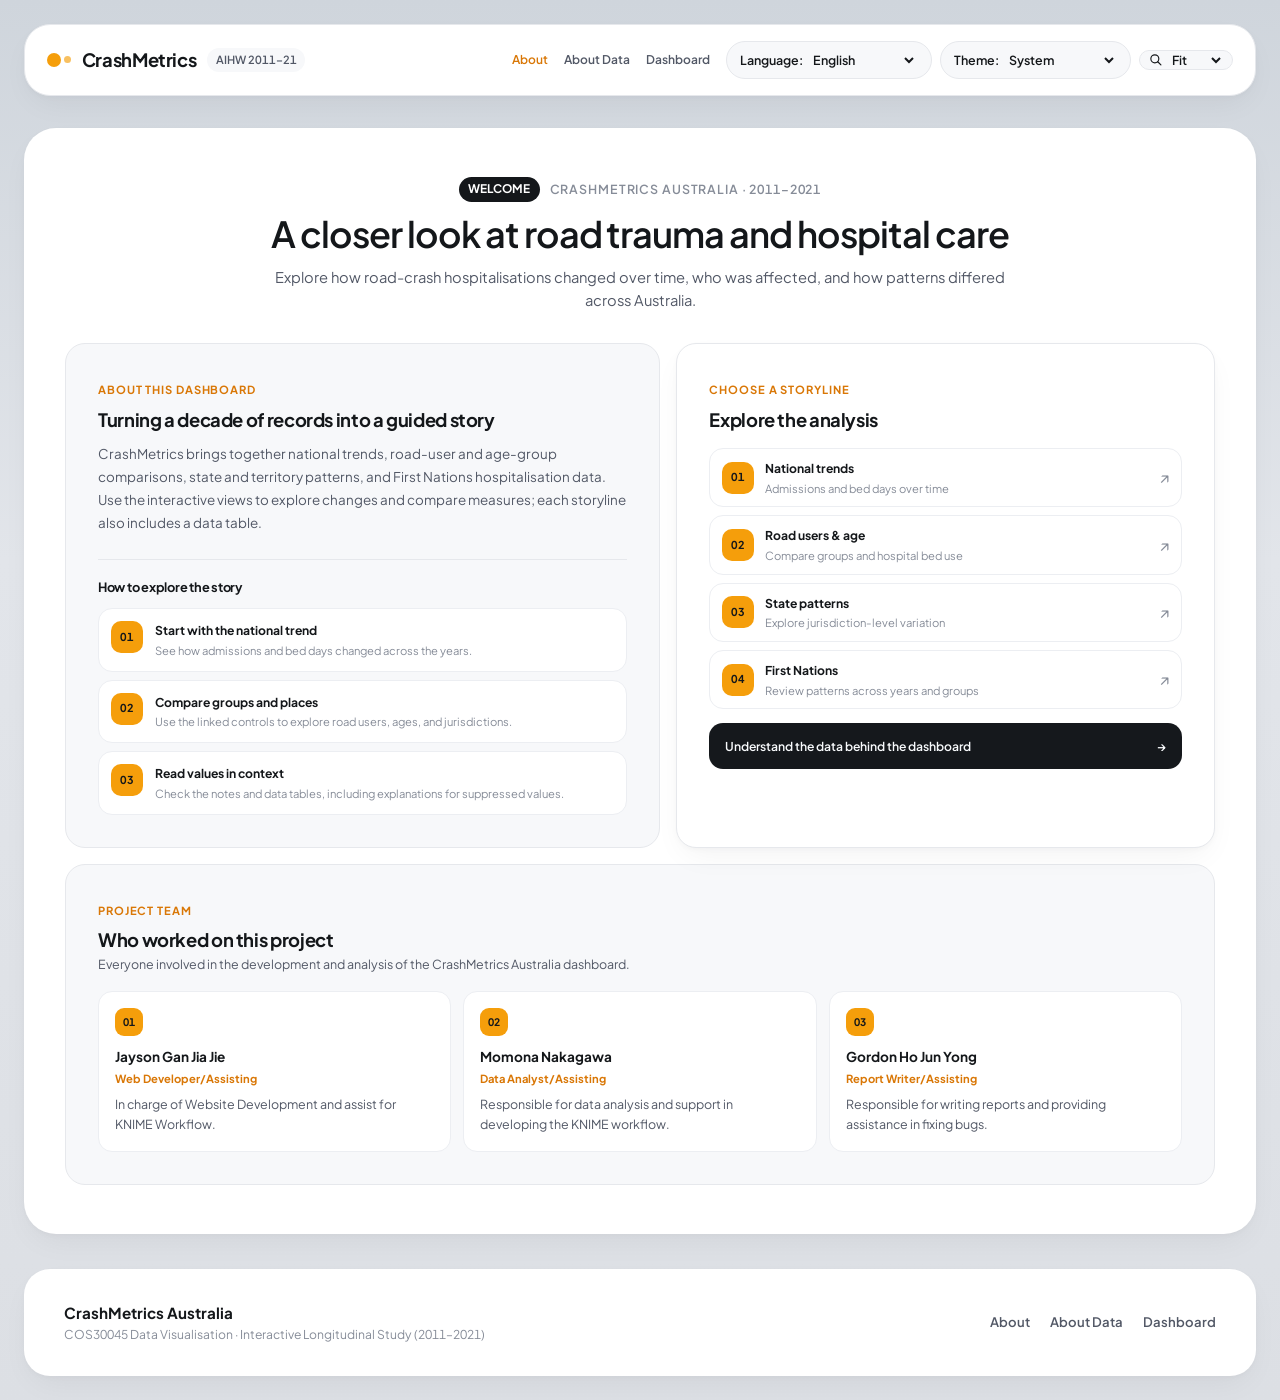
==== commit 0f256ac0: "Github Pages Changes (For teammate used)" ====
--- a/docs/index.html
+++ b/docs/index.html
@@ -13,11 +13,19 @@
   <!-- CSS Stylesheets -->
   <link rel="stylesheet" href="css/style.css">
   <link rel="stylesheet" href="css/components.css">
+  <script>
+    if (new URLSearchParams(window.location.search).get("dashboard") !== "1") {
+      window.location.replace("about.html");
+    }
+  </script>
+  <script src="js/theme.js" defer></script>
+  <script src="js/language.js" defer></script>
   
   <!-- D3.js v7 CDN -->
   <script src="https://d3js.org/d3.v7.min.js"></script>
 </head>
 <body>
+  <a class="skip-link" href="#main-content">Skip to main content</a>
 
   <!-- Preloader Screen (designsample3.mp4 WoodNest Framed Counter Choreography) -->
   <div id="preloader" role="status" aria-live="polite">
@@ -49,7 +57,7 @@
           
           <!-- Integrated Top Navigation inside Hero Frame -->
           <nav class="hero-nav" aria-label="Primary Navigation">
-            <a href="#top" class="brand-mark">
+            <a href="index.html?dashboard=1#top" class="brand-mark">
               <span class="brand-dot-cluster" aria-hidden="true">
                 <span class="dot-amber"></span>
                 <span class="dot-amber-sm"></span>
@@ -59,13 +67,57 @@
             </a>
 
             <ul class="hero-nav-links">
-              <li><a href="#storyline1" class="nav-link active">National Trends</a></li>
-              <li><a href="#storyline2" class="nav-link">Road Users &amp; Age</a></li>
-              <li><a href="#storyline3" class="nav-link">State Patterns</a></li>
-              <li><a href="#storyline4" class="nav-link">First Nations</a></li>
+              <li><a href="about.html" class="nav-link">About</a></li>
+              <li><a href="about-data.html" class="nav-link">About Data</a></li>
+              <li><a href="index.html?dashboard=1" class="nav-link" aria-current="page">Dashboard</a></li>
+              <li><a href="national.html#storyline1" class="nav-link">01 National</a></li>
+              <li><a href="users-age.html#storyline2" class="nav-link">02 Users &amp; Age</a></li>
+              <li><a href="states.html#storyline3" class="nav-link">03 States</a></li>
+              <li><a href="first-nations.html#storyline4" class="nav-link">04 First Nations</a></li>
+              <li><a href="#top" class="nav-link active">Top ↑</a></li>
             </ul>
 
-            <a href="#storyline1" class="hero-cta-pill">Explore Data</a>
+            <div class="nav-accessibility-controls">
+              <span class="sr-only" id="accessibility-controls-help">Use Left and Right Arrow keys to move through navigation links. Choose System, Light, Dark, High contrast, or Color-blind-friendly from the theme dropdown. Tab and Shift+Tab are also available.</span>
+              <label class="theme-control language-control">
+                <span>Language:</span>
+                <select id="language-selector" class="theme-control-select" aria-label="Select language">
+                  <option value="en">English</option>
+                  <option value="zh-CN">简体中文</option>
+                  <option value="ms">Bahasa Melayu</option>
+                  <option value="ja">日本語</option>
+                </select>
+              </label>
+              <label class="theme-control">
+                <span>Theme:</span>
+                <select id="theme-selector" class="theme-control-select" aria-describedby="accessibility-controls-help">
+                  <option value="system">System</option>
+                  <option value="light">Light</option>
+                  <option value="dark">Dark</option>
+                  <option value="high-contrast">High contrast</option>
+                  <option value="color-blind">Color-blind-friendly</option>
+                </select>
+              </label>
+              <label class="page-magnification-control">
+                <svg viewBox="0 0 24 24" aria-hidden="true" focusable="false">
+                  <circle cx="10.8" cy="10.8" r="6.3"></circle>
+                  <path d="m15.4 15.4 5 5"></path>
+                </svg>
+                <span class="sr-only">Page magnification</span>
+                <select id="page-magnification" aria-describedby="accessibility-controls-help">
+                  <option value="fit">Fit</option>
+                  <option value="75">75%</option>
+                  <option value="90">90%</option>
+                  <option value="100">100%</option>
+                  <option value="110">110%</option>
+                  <option value="120">120%</option>
+                </select>
+              </label>
+            </div>
+            <div class="hero-nav-actions">
+              <button type="button" class="nav-help-btn" id="help-button" aria-haspopup="dialog">How to Use</button>
+              <a href="national.html#storyline1" class="hero-cta-pill">Explore Data</a>
+            </div>
           </nav>
 
           <!-- Main Asymmetric Split Content inside Hero Frame -->
@@ -100,7 +152,7 @@
                 <div>
                   <h2 class="widget-title">National Surveillance<br>Morbidity Cohort</h2>
                 </div>
-                <a href="#storyline1" class="widget-icon-btn" title="Jump to National Trends" aria-label="Jump to National Trends">
+                <a href="national.html#storyline1" class="widget-icon-btn" title="Jump to National Trends" aria-label="Jump to National Trends">
                   <svg width="15" height="15" viewBox="0 0 24 24" fill="none" stroke="currentColor" stroke-width="2"><path d="M7 17L17 7"/><path d="M7 7h10v10"/></svg>
                 </a>
               </div>
@@ -141,7 +193,7 @@
                 <span class="widget-tag">Excl. 30-day deaths</span>
               </div>
 
-              <a href="#storyline1" class="widget-primary-btn">Inspect Longitudinal Data</a>
+              <a href="national.html#storyline1" class="widget-primary-btn">Inspect Longitudinal Data</a>
             </aside>
 
           </div>
@@ -154,12 +206,12 @@
           <div class="strip-card-content">
             <span class="strip-eyebrow">01 · National Trajectory</span>
             <h3 class="strip-heading">Start exploring Australia’s 11-year road hospitalisation curve</h3>
-            <a href="#storyline1" class="strip-underlined-link">View Longitudinal Analysis</a>
+            <a href="national.html#storyline1" class="strip-underlined-link">View Longitudinal Analysis</a>
           </div>
           <div class="strip-visual-accent" aria-hidden="true">
             <svg width="110" height="56" viewBox="0 0 110 56" fill="none">
-              <path d="M4 46 C22 45, 34 38, 48 26 C62 14, 74 10, 86 12 C94 14, 100 22, 106 16" stroke="#181B20" stroke-width="2.5" stroke-linecap="round"/>
-              <circle cx="86" cy="12" r="4" fill="#F59E0B" stroke="#fff" stroke-width="1.5"/>
+              <path d="M4 46 C22 45, 34 38, 48 26 C62 14, 74 10, 86 12 C94 14, 100 22, 106 16" stroke="var(--chart-line)" stroke-width="2.5" stroke-linecap="round"/>
+              <circle cx="86" cy="12" r="4" fill="var(--accent-amber)" stroke="#fff" stroke-width="1.5"/>
             </svg>
           </div>
         </div>
@@ -198,378 +250,40 @@
     <!-- ==========================================================================
          MAIN ANALYTICAL WORKSPACE (dashboarddesign.webp & bikerental.webp Bento System)
          ========================================================================== -->
-    <main class="bento-workspace">
-
-      <!-- ========================================================================
-           STORYLINE 1: National Hospitalisation Trends (2011–2021)
-           ======================================================================== -->
-      <section id="storyline1" class="storyline-block" aria-labelledby="s1-title">
-        <div class="bento-shell">
-          
-          <!-- Section Top Bar -->
-          <div class="bento-header">
-            <div class="bento-title-group">
-              <div class="eyebrow-row">
-                <span class="section-num-pill">01</span>
-                <span class="section-eyebrow">National Hospitalisation Trends · 2011–2021</span>
-              </div>
-              <h2 id="s1-title" class="bento-title">
-                How did hospitalisations from road crashes in Australia change<em> between 2011 and 2021?</em>
-              </h2>
-            </div>
-
-            <div class="bento-controls">
-              <div class="clean-pill-group" role="group" aria-label="Storyline 1 Measure Selector">
-                <button class="clean-pill-btn active" data-measure="Hospitalisations" id="s1-btn-hosp">
-                  Hospitalisations
-                </button>
-                <button class="clean-pill-btn" data-measure="BedDays" id="s1-btn-beds">
-                  Hospital Bed Days
-                </button>
-              </div>
-            </div>
-          </div>
-
-          <!-- Nested Overview KPI Cards (Exact dashboarddesign.webp "Overview" inset cards pattern) -->
-          <div class="overview-inset-tray">
-            <div class="inset-stat-card active-inset" id="s1-card-hosp" role="button" tabindex="0" aria-label="Select Hospitalisations Measure">
-              <div class="inset-card-top">
-                <svg width="16" height="16" viewBox="0 0 24 24" fill="none" stroke="currentColor" stroke-width="2"><path d="M16 21v-2a4 4 0 0 0-4-4H6a4 4 0 0 0-4 4v2"/><circle cx="9" cy="7" r="4"/><path d="M22 21v-2a4 4 0 0 0-3-3.87"/><path d="M16 3.13a4 4 0 0 1 0 7.75"/></svg>
-                <span>Admitted Patients (2011–2021)</span>
-              </div>
-              <div class="inset-card-main">
-                <span class="inset-big-num">410,884</span>
-                <div class="inset-badge-stack">
-                  <span class="semantic-pill pill-coral">↑ 17.1%</span>
-                  <span class="inset-sublabel">to 2019 peak (39,866)</span>
-                </div>
-              </div>
-            </div>
-
-            <div class="inset-stat-card" id="s1-card-beds" role="button" tabindex="0" aria-label="Select Hospital Bed Days Measure">
-              <div class="inset-card-top">
-                <svg width="16" height="16" viewBox="0 0 24 24" fill="none" stroke="currentColor" stroke-width="2"><rect x="3" y="4" width="18" height="16" rx="2"/><line x1="3" y1="10" x2="21" y2="10"/></svg>
-                <span>Occupied Inpatient Bed Days</span>
-              </div>
-              <div class="inset-card-main">
-                <span class="inset-big-num">2,007,387</span>
-                <div class="inset-badge-stack">
-                  <span class="semantic-pill pill-green">4.89 days</span>
-                  <span class="inset-sublabel">average length of stay</span>
-                </div>
-              </div>
-            </div>
-
-            <div class="inset-narrative-box">
-              <div class="narrative-headline">3 Comparability Breaks Annotated</div>
-              <p class="narrative-copy">
-                Hover over the timeline markers to inspect the <strong>2012 Victoria catchment change</strong>, <strong>2017 NSW coding break</strong>, and <strong>2020 COVID-19 lockdown drop (-4.8%)</strong>.
-              </p>
-            </div>
-          </div>
-
-          <!-- Chart Viewport -->
-          <div class="chart-stage" id="chart-storyline1" role="region" aria-label="National Hospitalisation Line Chart"></div>
-
+    <main id="main-content" class="bento-workspace storyline-index-workspace" tabindex="-1">
+      <section class="storyline-index-section bento-shell" aria-labelledby="storyline-index-title">
+        <div class="storyline-index-intro">
+          <span class="section-eyebrow">CrashMetrics Australia &middot; 2011&ndash;2021</span>
+          <h2 class="bento-title" id="storyline-index-title">Explore the dashboard one storyline at a time</h2>
+          <p>Each page keeps related charts together, with its own data table and CSV download.</p>
+        </div>
+        <div class="storyline-index-grid">
+          <article class="storyline-index-card">
+            <span class="section-num-pill">01</span>
+            <h2><a href="national.html">01 National</a></h2>
+            <p>National hospitalisation trends from 2011 to 2021.</p>
+            <a class="utility-btn" href="national.html">Open storyline <span aria-hidden="true">&rarr;</span></a>
+          </article>
+          <article class="storyline-index-card">
+            <span class="section-num-pill">02</span>
+            <h2><a href="users-age.html">02 Users &amp; Age</a></h2>
+            <p>Compare road-user groups and age groups using admissions and bed days.</p>
+            <a class="utility-btn" href="users-age.html">Open storyline <span aria-hidden="true">&rarr;</span></a>
+          </article>
+          <article class="storyline-index-card">
+            <span class="section-num-pill">03</span>
+            <h2><a href="states.html">03 States</a></h2>
+            <p>Explore state and territory patterns across years and compare the selected state trajectory.</p>
+            <a class="utility-btn" href="states.html">Open storyline <span aria-hidden="true">&rarr;</span></a>
+          </article>
+          <article class="storyline-index-card">
+            <span class="section-num-pill">04</span>
+            <h2><a href="first-nations.html">04 First Nations</a></h2>
+            <p>Review First Nations trends and breakdowns, including privacy-suppressed values.</p>
+            <a class="utility-btn" href="first-nations.html">Open storyline <span aria-hidden="true">&rarr;</span></a>
+          </article>
         </div>
       </section>
-
-      <!-- ========================================================================
-           STORYLINE 2: Road-User and Age-Group Patterns
-           ======================================================================== -->
-      <section id="storyline2" class="storyline-block" aria-labelledby="s2-title">
-        <div class="bento-shell">
-          
-          <div class="bento-header">
-            <div class="bento-title-group">
-              <div class="eyebrow-row">
-                <span class="section-num-pill">02</span>
-                <span class="section-eyebrow">Demographic &amp; Mode Vulnerability Breakdown</span>
-              </div>
-              <h2 id="s2-title" class="bento-title">
-                Which road-user categories and age groups accounted for more hospitalisations, <em>and how did bed use compare?</em>
-              </h2>
-            </div>
-
-            <div class="bento-controls">
-              <!-- Tactile Year Scrubber Pill -->
-              <div class="scrubber-pill">
-                <span class="scrubber-label">Year</span>
-                <span class="scrubber-year" id="s2-year-badge">2021</span>
-                <input type="range" min="2011" max="2021" value="2021" step="1" class="tactile-range" id="s2-year-slider" aria-label="Select Year for Storyline 2">
-                <button class="scrubber-play-btn" id="s2-play-btn" title="Play timeline animation" aria-label="Play timeline animation">▶</button>
-              </div>
-
-              <!-- Measure Toggle -->
-              <div class="clean-pill-group" role="group" aria-label="Storyline 2 Measure Selector">
-                <button class="clean-pill-btn active" data-measure="Hospitalisations" id="s2-btn-hosp">Admissions</button>
-                <button class="clean-pill-btn" data-measure="BedDays" id="s2-btn-beds">Bed Days</button>
-              </div>
-            </div>
-          </div>
-
-          <!-- Dual Asymmetric Bento Sub-Grid -->
-          <div class="dual-bento-grid">
-            
-            <!-- Left: Sorted Horizontal Bar Chart for Road Users -->
-            <div class="sub-bento-card">
-              <div class="sub-card-header">
-                <div>
-                  <h3 class="sub-card-title">Road-User Categories</h3>
-                  <p class="sub-card-subtitle">Sorted descending by volume · Accommodates full mode labels</p>
-                </div>
-                <span class="chip-tag">Sorted by Rank</span>
-              </div>
-              <div class="chart-stage-compact" id="chart-storyline2-users" role="region" aria-label="Road Users Horizontal Bar Chart"></div>
-            </div>
-
-            <!-- Right: Ordered Vertical Bar Chart for Age Groups (dashboarddesign.webp Product view style) -->
-            <div class="sub-bento-card">
-              <div class="sub-card-header">
-                <div>
-                  <h3 class="sub-card-title">Age Group Progression</h3>
-                  <p class="sub-card-subtitle">Locked in natural chronological order from 0–7 to 75+</p>
-                </div>
-                <span class="chip-tag">Chronological Sequence</span>
-              </div>
-              <div class="chart-stage-compact" id="chart-storyline2-age" role="region" aria-label="Age Group Vertical Bar Chart"></div>
-            </div>
-
-          </div>
-
-          <!-- Analytical Footer Strip -->
-          <div class="insight-strip">
-            <div class="insight-pill-badge">Analytical Finding</div>
-            <p class="insight-strip-text">
-              <strong>Car occupants</strong> (drivers and passengers) represent nearly half of all admissions, followed by <strong>motorcyclists</strong> and <strong>pedal cyclists</strong>. Switching to <strong>Bed Days</strong> reveals disproportionate inpatient stays among older Australians (<strong>65–74</strong> and <strong>75+</strong> average 6.5+ bed days per crash) and motorcyclists due to high-energy orthopaedic trauma.
-            </p>
-          </div>
-
-        </div>
-      </section>
-
-      <!-- ========================================================================
-           STORYLINE 3: State and Territory Patterns (bikerental.webp Dual-Pane Architecture)
-           ======================================================================== -->
-      <section id="storyline3" class="storyline-block" aria-labelledby="s3-title">
-        <div class="bento-shell bento-split-shell">
-          
-          <!-- Left Dark Atmospheric Panel (bikerental.webp Left Map/Matrix Pane) -->
-          <div class="split-dark-pane">
-            <div class="dark-pane-header">
-              <div>
-                <div class="eyebrow-row">
-                  <span class="section-num-pill dark-num-pill">03</span>
-                  <span class="section-eyebrow dark-eyebrow">Geographic &amp; Temporal Matrix</span>
-                </div>
-                <h2 id="s3-title" class="dark-pane-title">State &amp; Territory Variations</h2>
-                <p class="dark-pane-subtitle">Click any state row in the matrix to inspect its 11-year trajectory</p>
-              </div>
-
-              <div class="clean-pill-group dark-pill-group" role="group" aria-label="Storyline 3 Measure Selector">
-                <button class="clean-pill-btn active" data-measure="Hospitalisations" id="s3-btn-hosp">Admissions</button>
-                <button class="clean-pill-btn" data-measure="BedDays" id="s3-btn-beds">Bed Days</button>
-              </div>
-            </div>
-
-            <!-- Heatmap SVG Container -->
-            <div class="heatmap-stage" id="chart-storyline3-heatmap" role="region" aria-label="State and Territory Heatmap Matrix"></div>
-
-            <!-- Bottom Legend & Floating Station-Style Callout Card (bikerental.webp #38 Cabo Jubi Station style) -->
-            <div class="dark-pane-footer">
-              <div class="heatmap-scale-pill" id="s3-heatmap-legend">
-                <span class="scale-label" id="s3-legend-min">0</span>
-                <canvas class="scale-canvas" id="s3-legend-canvas" width="160" height="8"></canvas>
-                <span class="scale-label" id="s3-legend-max">12,000</span>
-              </div>
-
-              <div class="population-warning-pill">
-                <span class="warn-dot"></span>
-                <span><strong>Population Caveat:</strong> Raw totals reflect resident population scale (e.g. NSW ~8.2M vs NT ~250K), not individual per-capita driving risk.</span>
-              </div>
-            </div>
-          </div>
-
-          <!-- Right Warm Alabaster Detail Panel (bikerental.webp Right "Urban City Bike / Latest Journeys" Pane) -->
-          <div class="split-light-pane">
-            <div class="light-pane-top">
-              <div>
-                <span class="light-pane-eyebrow">Selected Jurisdiction Focus</span>
-                <div class="state-header-row">
-                  <h3 class="state-focus-heading" id="s3-focus-state-badge">NSW Trajectory</h3>
-                  <span class="state-active-chip">● Active Selection</span>
-                </div>
-              </div>
-
-              <select class="clean-select-pill" id="s3-state-dropdown" aria-label="Select State or Territory">
-                <option value="NSW">New South Wales (NSW)</option>
-                <option value="Vic">Victoria (Vic)</option>
-                <option value="Qld">Queensland (Qld)</option>
-                <option value="WA">Western Australia (WA)</option>
-                <option value="SA">South Australia (SA)</option>
-                <option value="Tas">Tasmania (Tas)</option>
-                <option value="ACT">Australian Capital Territory (ACT)</option>
-                <option value="NT">Northern Territory (NT)</option>
-              </select>
-            </div>
-
-            <!-- White Card Holding Coordinated State Line Chart (bikerental.webp "Last ride" card) -->
-            <div class="white-trajectory-card">
-              <div class="trajectory-card-meta" id="s3-state-meta-summary">10-Year Cumulative: Loading...</div>
-              <div id="chart-storyline3-stateline" role="region" aria-label="Selected State Longitudinal Trajectory"></div>
-            </div>
-
-            <!-- Dark Charcoal Journey Milestone Cards (bikerental.webp "Latest journeys" cards) -->
-            <div class="journey-cards-section">
-              <div class="journey-section-header">
-                <span class="journey-section-title">Key Jurisdiction Milestones</span>
-                <span class="journey-section-tag">2011 → 2021 Progression</span>
-              </div>
-
-              <div class="dark-journey-card">
-                <div class="journey-left-col">
-                  <span class="journey-year-label">2011 → 2019</span>
-                  <span class="journey-sub-tag">Pre-COVID Span</span>
-                </div>
-                <div class="journey-timeline-col">
-                  <div class="journey-nodes-top">
-                    <span id="s3-j1-start">2011 Base</span>
-                    <span class="journey-delta-badge" id="s3-j1-delta">+0.0%</span>
-                    <span id="s3-j1-end">2019 Peak</span>
-                  </div>
-                  <div class="journey-track-line">
-                    <span class="j-node"></span>
-                    <span class="j-bar"></span>
-                    <span class="j-node"></span>
-                  </div>
-                  <div class="journey-nodes-bottom">
-                    <span>Baseline Volume</span>
-                    <span>Decade Trajectory</span>
-                  </div>
-                </div>
-              </div>
-
-              <div class="dark-journey-card">
-                <div class="journey-left-col">
-                  <span class="journey-year-label">2020 → 2021</span>
-                  <span class="journey-sub-tag">Pandemic Shift</span>
-                </div>
-                <div class="journey-timeline-col">
-                  <div class="journey-nodes-top">
-                    <span id="s3-j2-start">2020 Dip</span>
-                    <span class="journey-delta-badge" id="s3-j2-delta">Rebound</span>
-                    <span id="s3-j2-end">2021 Latest</span>
-                  </div>
-                  <div class="journey-track-line">
-                    <span class="j-node"></span>
-                    <span class="j-bar"></span>
-                    <span class="j-node"></span>
-                  </div>
-                  <div class="journey-nodes-bottom">
-                    <span>Lockdown Impact</span>
-                    <span>Post-Lockdown Recovery</span>
-                  </div>
-                </div>
-              </div>
-
-            </div>
-          </div>
-
-        </div>
-      </section>
-
-      <!-- ========================================================================
-           STORYLINE 4: First Nations Hospitalisation Patterns
-           ======================================================================== -->
-      <section id="storyline4" class="storyline-block" aria-labelledby="s4-title">
-        <div class="bento-shell">
-          
-          <div class="bento-header">
-            <div class="bento-title-group">
-              <div class="eyebrow-row">
-                <span class="section-num-pill">04</span>
-                <span class="section-eyebrow">First Nations Road Safety &amp; Health Equity</span>
-              </div>
-              <h2 id="s4-title" class="bento-title">
-                What were the hospitalisation patterns among Aboriginal and Torres Strait Islander people <em>across years, modes, and ages?</em>
-              </h2>
-            </div>
-
-            <div class="bento-controls">
-              <div class="scrubber-pill">
-                <span class="scrubber-label">Breakdown Year</span>
-                <span class="scrubber-year" id="s4-year-badge">2021</span>
-                <input type="range" min="2011" max="2021" value="2021" step="1" class="tactile-range" id="s4-year-slider" aria-label="Select Year for Storyline 4">
-                <button class="scrubber-play-btn" id="s4-play-btn" title="Play timeline animation" aria-label="Play timeline animation">▶</button>
-              </div>
-            </div>
-          </div>
-
-          <!-- Top Architectural Row: Annual Trend Line + Stark Charcoal Metric Callout (enviromentaldesign.webp style) -->
-          <div class="fn-top-bento-row">
-            <div class="sub-bento-card fn-trend-card">
-              <div class="sub-card-header">
-                <div>
-                  <h3 class="sub-card-title">Annual First Nations Hospitalisations (2011–2021)</h3>
-                  <p class="sub-card-subtitle">Click any year node on the curve to filter the mode and age charts below</p>
-                </div>
-                <span class="chip-tag">National NHMD Cohort</span>
-              </div>
-              <div id="chart-storyline4-trend" role="region" aria-label="First Nations Annual Trend Line Chart"></div>
-            </div>
-
-            <div class="fn-contrast-stat-box">
-              <div class="contrast-top">
-                <span class="contrast-eyebrow">11-Year Trajectory</span>
-                <div class="contrast-huge-pct">+76.4%</div>
-                <p class="contrast-desc">
-                  Recorded hospital admissions rose from <strong>1,167</strong> in 2011 to <strong>2,059</strong> in 2021.
-                </p>
-              </div>
-
-              <div class="contrast-divider"></div>
-
-              <div class="contrast-bottom">
-                <span class="np-pill-indicator">Hatched Slot = 'n.p.' Suppressed</span>
-                <p class="contrast-small-note">
-                  To protect patient confidentiality under AIHW protocols, small counts (&lt; 5 cases) are marked <strong>n.p.</strong> and rendered as diagonal hatched slots rather than zero.
-                </p>
-              </div>
-            </div>
-          </div>
-
-          <!-- Bottom 2-Column Linked Breakdown Row -->
-          <div class="dual-bento-grid">
-            
-            <!-- Left: First Nations Road Users -->
-            <div class="sub-bento-card">
-              <div class="sub-card-header">
-                <div>
-                  <h3 class="sub-card-title">First Nations Road-User Distribution</h3>
-                  <p class="sub-card-subtitle">Consolidated vehicle occupant groups · Hatched bars indicate suppressed 'n.p.' cells</p>
-                </div>
-                <span class="chip-tag chip-coral">Includes 'n.p.' Slots</span>
-              </div>
-              <div class="chart-stage-compact" id="chart-storyline4-users" role="region" aria-label="First Nations Road Users Bar Chart"></div>
-            </div>
-
-            <!-- Right: First Nations Age Groups -->
-            <div class="sub-bento-card">
-              <div class="sub-card-header">
-                <div>
-                  <h3 class="sub-card-title">First Nations Age Group Distribution</h3>
-                  <p class="sub-card-subtitle">Older cohorts consolidated into '65+' reflecting Indigenous demographic structure</p>
-                </div>
-                <span class="chip-tag">65+ Consolidated</span>
-              </div>
-              <div class="chart-stage-compact" id="chart-storyline4-age" role="region" aria-label="First Nations Age Group Bar Chart"></div>
-            </div>
-
-          </div>
-
-        </div>
-      </section>
-
     </main>
 
     <!-- Minimalist Editorial Footer -->
@@ -581,37 +295,66 @@
       <div class="footer-source-col">
         <p>Source: Australian Institute of Health and Welfare (AIHW) National Hospital Morbidity Database (NHMD).</p>
       </div>
-      <div class="footer-nav-col">
+      <nav class="footer-nav-col" aria-label="Footer Navigation">
+        <a href="about.html">About</a>
+        <a href="about-data.html">About Data</a>
+        <a href="national.html#storyline1">01 National</a>
+        <a href="users-age.html#storyline2">02 Users &amp; Age</a>
+        <a href="states.html#storyline3">03 States</a>
+        <a href="first-nations.html#storyline4">04 First Nations</a>
         <a href="#top">Top ↑</a>
-        <a href="#storyline1">01 National</a>
-        <a href="#storyline2">02 Users &amp; Age</a>
-        <a href="#storyline3">03 States</a>
-        <a href="#storyline4">04 First Nations</a>
-      </div>
+      </nav>
     </footer>
 
   </div>
+
+  <dialog class="help-dialog" id="help-dialog" aria-labelledby="help-title">
+    <div class="help-dialog-header">
+      <h2 id="help-title">How to Use CrashMetrics</h2>
+      <button type="button" class="utility-btn" id="help-close" aria-label="Close help">Close</button>
+    </div>
+    <ul>
+      <li>Use <strong>Left/Right Arrow</strong> to move through navigation links or chart data. Use <strong>Tab</strong> and <strong>Shift+Tab</strong> to move through all controls; use arrow keys to adjust a focused year slider.</li>
+      <li>Use the playback button to animate years; select it again to pause.</li>
+      <li>Choose a state from the dropdown or select a heatmap cell to inspect its trajectory.</li>
+      <li>For the heatmap, use all four arrow keys to move by year and state. Elsewhere, use <strong>Left/Right Arrow</strong> to move through chart data; line-chart points follow year order. Press <strong>Enter</strong> or <strong>Space</strong> on a heatmap cell to select a state.</li>
+      <li>Focus or point to chart marks for details. Press <strong>Esc</strong> to dismiss a tooltip.</li>
+      <li>Hatched <strong>n.p.</strong> values are not published to protect privacy; they are not zero.</li>
+    </ul>
+    <button type="button" class="utility-btn help-tour-start" id="help-tour-start">Still don't get it? Start the step-by-step tour</button>
+    <section class="help-tour" id="help-tour" aria-labelledby="help-tour-title" hidden>
+      <div class="help-tour-progress" id="help-tour-progress" role="status" aria-live="polite"></div>
+      <h3 id="help-tour-title" tabindex="-1"></h3>
+      <p id="help-tour-copy"></p>
+      <a class="utility-btn help-tour-link" id="help-tour-link"></a>
+      <div class="help-tour-controls">
+        <button type="button" class="utility-btn" id="help-tour-back">Back</button>
+        <button type="button" class="utility-btn" id="help-tour-next">Next</button>
+      </div>
+      <button type="button" class="help-tour-return" id="help-tour-return">Back to quick tips</button>
+    </section>
+  </dialog>
 
   <!-- Shared SVG Defs for Soft Gradients & Diagonal Hatching -->
   <svg style="position: absolute; width: 0; height: 0; overflow: hidden;" aria-hidden="true">
     <defs>
       <!-- Soft Warm Amber Gradient for Storyline 1 & State Line -->
       <linearGradient id="area-gradient" x1="0%" y1="0%" x2="0%" y2="100%">
-        <stop offset="0%" stop-color="#F59E0B" stop-opacity="0.28"/>
-        <stop offset="85%" stop-color="#F59E0B" stop-opacity="0.03"/>
-        <stop offset="100%" stop-color="#F59E0B" stop-opacity="0"/>
+        <stop offset="0%" stop-color="var(--accent-amber)" stop-opacity="0.28"/>
+        <stop offset="85%" stop-color="var(--accent-amber)" stop-opacity="0.03"/>
+        <stop offset="100%" stop-color="var(--accent-amber)" stop-opacity="0"/>
       </linearGradient>
 
       <!-- Soft Emerald Gradient for Active Vertical Bars (dashboarddesign.webp style) -->
       <linearGradient id="emerald-bar-gradient" x1="0%" y1="0%" x2="0%" y2="100%">
-        <stop offset="0%" stop-color="#34D399"/>
-        <stop offset="100%" stop-color="#10B981" stop-opacity="0.75"/>
+        <stop offset="0%" stop-color="var(--accent-emerald)"/>
+        <stop offset="100%" stop-color="var(--accent-emerald)" stop-opacity="0.75"/>
       </linearGradient>
 
       <!-- Diagonal Hatch Pattern for Suppressed n.p. Records -->
       <pattern id="diagonal-hatch-pattern" width="8" height="8" patternTransform="rotate(45 0 0)" patternUnits="userSpaceOnUse">
-        <rect width="8" height="8" fill="#FFF1F0"/>
-        <line x1="0" y1="0" x2="0" y2="8" stroke="#F43F5E" stroke-width="2" stroke-opacity="0.65" />
+        <rect class="np-hatch-background" width="8" height="8" fill="#FFF1F0"/>
+        <line class="np-hatch-line" x1="0" y1="0" x2="0" y2="8" stroke="#F43F5E" stroke-width="2" stroke-opacity="0.65" />
       </pattern>
     </defs>
   </svg>
--- a/docs/css/components.css
+++ b/docs/css/components.css
@@ -1,3 +1,11 @@
+/* ==========================================================================
+   CrashMetrics Australia — Component & Visualization Styles
+   Tactile Bento Cards, Dual-Pane Split View (bikerental.webp), & Clean SVG Charts
+   ========================================================================== */
+
+/* ==========================================================================
+   Global Floating Tooltip (bikerental.webp & dashboarddesign.webp Pill Card)
+   ========================================================================== */
 #global-tooltip {
   position: fixed;
   z-index: 10000;
@@ -141,7 +149,8 @@
 }
 
 .sub-card-subtitle {
-  font-size: 0.78rem;
+  font-size: 0.9rem;
+  line-height: 1.5;
   color: var(--ink-muted);
 }
 
@@ -208,15 +217,23 @@
 }
 
 /* ==========================================================================
-   Storyline 3: Dual-Pane Dark Matrix + Light Trajectory Panel 
+   Storyline 3: Dual-Pane Dark Matrix + Light Trajectory Panel (bikerental.webp)
    ========================================================================== */
-.bento-split-shell {
+.state-layout-shell {
   padding: 0.65rem;
   background: #E4E6EB;
+  overflow: visible;
+}
+
+.state-split-grid {
   display: grid;
-  grid-template-columns: 1.25fr 0.95fr;
+  grid-template-columns: minmax(0, 1.2fr) minmax(0, 0.85fr);
   gap: 0.65rem;
-  overflow: hidden;
+  align-items: stretch;
+}
+
+.state-split-grid > * {
+  min-width: 0;
 }
 
 /* Left Dark Pane (Roam Map/Matrix Pane) */
@@ -257,8 +274,9 @@
 }
 
 .dark-pane-subtitle {
-  font-size: 0.82rem;
-  color: rgba(255, 255, 255, 0.6);
+  font-size: 0.95rem;
+  line-height: 1.5;
+  color: rgba(255, 255, 255, 0.82);
 }
 
 .dark-pill-group {
@@ -277,6 +295,212 @@
 
 .heatmap-stage {
   margin: 0.5rem 0;
+}
+
+.storyline-index-section {
+  display: flex;
+  flex-direction: column;
+  gap: 1.75rem;
+}
+
+.storyline-index-intro {
+  max-width: 62rem;
+}
+
+.storyline-index-intro .bento-title {
+  margin: 0.5rem 0;
+}
+
+.storyline-index-intro > p,
+.storyline-index-card > p {
+  color: var(--ink-secondary);
+  line-height: 1.65;
+}
+
+.storyline-index-grid {
+  display: grid;
+  grid-template-columns: repeat(2, minmax(0, 1fr));
+  gap: 1rem;
+}
+
+.storyline-index-card {
+  display: flex;
+  flex-direction: column;
+  align-items: flex-start;
+  gap: 0.65rem;
+  padding: 1.35rem;
+  border: 1px solid var(--border-light);
+  border-radius: var(--radius-inner);
+  background: var(--bg-shell);
+}
+
+.storyline-index-card h2 {
+  margin: 0;
+  font-size: 1.15rem;
+}
+
+.storyline-index-card h2 a {
+  color: var(--ink-primary);
+  text-decoration: none;
+}
+
+.storyline-index-card h2 a:hover,
+.storyline-index-card h2 a:focus-visible {
+  color: var(--accent-amber-deep);
+  text-decoration: underline;
+  text-underline-offset: 0.2em;
+}
+
+.storyline-index-card > p {
+  flex: 1;
+  margin: 0;
+}
+
+.storyline-index-card .utility-btn {
+  text-decoration: none;
+}
+
+.storyline-page-workspace {
+  gap: 1rem;
+}
+
+.skip-link {
+  position: fixed;
+  z-index: 10001;
+  top: 0.75rem;
+  left: 0.75rem;
+  padding: 0.75rem 1rem;
+  transform: translateY(calc(-100% - 1rem));
+  border-radius: 0.5rem;
+  background: var(--bg-card-white);
+  color: var(--ink-primary);
+  font-weight: 700;
+}
+
+.skip-link:focus {
+  transform: translateY(0);
+}
+
+.story-guide {
+  margin: 0 0 1.25rem;
+  padding: 1rem 1.2rem;
+  border: 1px solid var(--border-subtle);
+  border-left: 4px solid var(--accent-amber);
+  border-radius: 0.75rem;
+  background: var(--bg-card-white);
+  color: var(--ink-primary);
+}
+
+.story-guide h2 {
+  margin: 0 0 0.35rem;
+  font-size: 1rem;
+}
+
+.story-guide p {
+  max-width: 78ch;
+  margin: 0;
+  color: var(--ink-secondary);
+  font-size: 0.95rem;
+  line-height: 1.65;
+}
+
+.storyline-pagination {
+  display: flex;
+  justify-content: space-between;
+  gap: 1rem;
+  flex-wrap: wrap;
+}
+
+.storyline-pagination a {
+  color: var(--ink-secondary);
+  font-size: 0.85rem;
+  font-weight: 600;
+  text-decoration: none;
+}
+
+.storyline-pagination a:hover,
+.storyline-pagination a:focus-visible {
+  color: var(--accent-amber-deep);
+  text-decoration: underline;
+  text-underline-offset: 0.2em;
+}
+
+.heatmap-instructions {
+  margin: 0.25rem 0 0.6rem;
+  max-width: 62ch;
+  color: rgba(255, 255, 255, 0.76);
+  font-size: 0.9rem;
+  line-height: 1.6;
+}
+
+.heatmap-values-details {
+  margin-top: 0.75rem;
+  color: rgba(255, 255, 255, 0.88);
+  font-size: 0.82rem;
+}
+
+.heatmap-values-details summary {
+  width: fit-content;
+  cursor: pointer;
+  text-decoration: underline;
+  text-underline-offset: 0.2em;
+}
+
+.heatmap-values-details summary:focus-visible,
+.heatmap-table-scroll:focus-visible,
+.heatmap-state-select:focus-visible {
+  outline: 3px solid var(--accent-amber);
+  outline-offset: 3px;
+}
+
+.heatmap-table-scroll {
+  max-width: 100%;
+  margin-top: 0.75rem;
+  overflow-x: auto;
+  border: 1px solid rgba(255, 255, 255, 0.18);
+  border-radius: 0.6rem;
+}
+
+.heatmap-values-table {
+  width: 100%;
+  min-width: 560px;
+  border-collapse: collapse;
+  font-size: 0.75rem;
+  font-variant-numeric: tabular-nums;
+}
+
+.heatmap-values-table caption {
+  padding: 0.65rem;
+  text-align: left;
+  font-weight: 700;
+}
+
+.heatmap-values-table th,
+.heatmap-values-table td {
+  padding: 0.45rem 0.55rem;
+  border: 1px solid rgba(255, 255, 255, 0.14);
+  text-align: right;
+  white-space: nowrap;
+}
+
+.heatmap-values-table thead th {
+  color: #FFFFFF;
+}
+
+.heatmap-values-table tbody th {
+  text-align: left;
+}
+
+.heatmap-state-select {
+  padding: 0;
+  border: 0;
+  background: transparent;
+  color: #FFFFFF;
+  font: inherit;
+  font-weight: 700;
+  text-decoration: underline;
+  text-underline-offset: 0.18em;
+  cursor: pointer;
 }
 
 .dark-pane-footer {
@@ -331,7 +555,7 @@
   flex-shrink: 0;
 }
 
-/* Right Light Alabaster Detail Pane */
+/* Right Light Alabaster Detail Pane (bikerental.webp Right Panel) */
 .split-light-pane {
   background: #EAE9E4;
   border-radius: 22px;
@@ -413,7 +637,7 @@
   color: var(--ink-primary);
 }
 
-/* Dark Charcoal Journey Cards  */
+/* Dark Charcoal Journey Cards (bikerental.webp "Latest journeys" exact match) */
 .journey-cards-section {
   display: flex;
   flex-direction: column;
@@ -520,7 +744,7 @@
 }
 
 /* ==========================================================================
-   Storyline 4: Top Architectural Row & Contrast Block 
+   Storyline 4: Top Architectural Row & Contrast Block (enviromentaldesign.webp)
    ========================================================================== */
 .fn-top-bento-row {
   display: grid;
@@ -644,7 +868,7 @@
 /* Line & Area Paths */
 .line-path {
   fill: none;
-  stroke: #181B20;
+  stroke: var(--chart-line);
   stroke-width: 3px;
   stroke-linecap: round;
   stroke-linejoin: round;
@@ -664,15 +888,15 @@
 
 .focus-dot {
   fill: var(--accent-amber);
-  stroke: #FFFFFF;
+  stroke: var(--bg-card-white);
   stroke-width: 3px;
   pointer-events: none;
   filter: drop-shadow(0 2px 6px rgba(0, 0, 0, 0.2));
 }
 
 .data-point {
-  fill: #FFFFFF;
-  stroke: #181B20;
+  fill: var(--bg-card-white);
+  stroke: var(--chart-line);
   stroke-width: 2.5px;
   cursor: pointer;
   transition: r 0.18s ease, fill 0.18s ease;
@@ -686,6 +910,11 @@
 /* SVG Annotations (Storyline 1) */
 .annotation-group {
   cursor: pointer;
+}
+
+.annotation-group circle {
+  fill: var(--accent-amber) !important;
+  stroke: var(--bg-card-white) !important;
 }
 
 .annotation-line {
@@ -695,8 +924,8 @@
 }
 
 .annotation-badge {
-  fill: #181B20;
-  stroke: #181B20;
+  fill: var(--chart-bar-primary);
+  stroke: var(--chart-bar-primary);
   rx: 7px;
   ry: 7px;
   transition: var(--transition-ui);
@@ -720,8 +949,64 @@
   cursor: pointer;
 }
 
+:root[data-theme="high-contrast"] .chart-bar,
+:root[data-theme="color-blind"] .chart-bar {
+  transition: opacity 0.2s ease;
+}
+
+:root[data-theme="high-contrast"] .data-point,
+:root[data-theme="color-blind"] .data-point {
+  transition: r 0.18s ease;
+}
+
+.chart-bar.rank-primary {
+  fill: var(--chart-bar-primary) !important;
+}
+
+.chart-bar.rank-highlight {
+  fill: var(--accent-amber) !important;
+}
+
+.chart-bar.rank-neutral,
+.chart-bar.bar-muted {
+  fill: var(--chart-bar-neutral) !important;
+}
+
+.chart-bar.bar-peak,
+.chart-bar.is-hovered {
+  fill: var(--accent-emerald) !important;
+}
+
+.chart-bar.np-hatched-slot {
+  fill: url(#diagonal-hatch-pattern) !important;
+}
+
 .chart-bar.dimmed {
   opacity: 0.35;
+}
+
+.np-hatch-background {
+  fill: var(--pill-coral-bg);
+}
+
+.np-hatch-line {
+  stroke: var(--accent-coral);
+}
+
+.data-point.active-year {
+  fill: var(--accent-amber) !important;
+}
+
+.peak-callout-layer rect {
+  fill: var(--chart-bar-primary) !important;
+}
+
+.peak-callout-layer text {
+  fill: var(--strip-icon-fg) !important;
+}
+
+.peak-callout-layer circle {
+  stroke: var(--accent-emerald) !important;
 }
 
 .bar-value {
@@ -729,6 +1014,10 @@
   font-family: var(--font-sans);
   font-size: 0.72rem;
   font-weight: 700;
+}
+
+.bar-value.np-value {
+  fill: var(--pill-coral-text);
 }
 
 /* Heatmap Cells (Storyline 3) */
@@ -774,7 +1063,1248 @@
 }
 
 @media (max-width: 1080px) {
-  .bento-split-shell {
+  .state-split-grid {
     grid-template-columns: 1fr;
   }
 }
+
+@container (max-width: 1100px) {
+  .state-split-grid {
+    grid-template-columns: 1fr;
+  }
+}
+
+.state-layout-shell > .data-table-panel {
+  margin: 1rem 0 0;
+  width: 100%;
+}
+
+.sr-only {
+  position: absolute;
+  width: 1px;
+  height: 1px;
+  padding: 0;
+  margin: -1px;
+  overflow: hidden;
+  clip: rect(0, 0, 0, 0);
+  white-space: nowrap;
+  border: 0;
+}
+
+.page-magnification-control,
+.theme-control,
+.nav-help-btn,
+.utility-btn {
+  border: 1px solid rgba(255, 255, 255, 0.32);
+  border-radius: var(--radius-pill);
+  padding: 0.55rem 0.85rem;
+  font: 600 0.78rem var(--font-sans);
+  color: #FFFFFF;
+  background: rgba(15, 21, 26, 0.68);
+}
+
+.theme-control,
+.page-magnification-control {
+  display: inline-flex;
+  align-items: center;
+  gap: 0.35rem;
+  cursor: pointer;
+  white-space: nowrap;
+}
+
+.theme-control-select,
+.page-magnification-control select {
+  max-width: 7rem;
+  padding: 0;
+  border: 0;
+  color: inherit;
+  font: inherit;
+  background: transparent;
+  color-scheme: inherit;
+  cursor: pointer;
+}
+
+.theme-control-select option,
+.page-magnification-control select option {
+  color: var(--ink-primary);
+  background-color: var(--bg-card-white);
+}
+
+.theme-control-select:focus-visible,
+.page-magnification-control select:focus-visible {
+  outline: 2px solid currentColor;
+  outline-offset: 3px;
+  border-radius: 2px;
+}
+
+.hero-nav .theme-control,
+.hero-nav .page-magnification-control,
+.hero-nav .nav-help-btn {
+  backdrop-filter: blur(8px);
+}
+
+.nav-accessibility-controls {
+  display: flex;
+  flex-wrap: wrap;
+  align-items: center;
+  gap: 0.5rem;
+}
+
+.language-control .theme-control-select {
+  max-width: 9rem;
+}
+
+.language-control {
+  white-space: normal;
+}
+
+.page-magnification-control {
+  padding: 0.55rem 0.7rem;
+  font: 600 0.78rem var(--font-sans);
+  color: #FFFFFF;
+  background: rgba(15, 21, 26, 0.68);
+  backdrop-filter: blur(8px);
+}
+
+.theme-control {
+  font: 600 0.78rem var(--font-sans);
+}
+
+.page-magnification-control svg {
+  width: 0.95rem;
+  height: 0.95rem;
+  flex: 0 0 auto;
+  fill: none;
+  stroke: currentColor;
+  stroke-linecap: round;
+  stroke-width: 1.8;
+}
+
+.theme-control:hover,
+.page-magnification-control:hover {
+  filter: brightness(1.12);
+}
+
+.section-actions {
+  display: flex;
+  justify-content: flex-end;
+  gap: 0.6rem;
+  margin-top: 1rem;
+}
+
+.utility-btn {
+  color: var(--ink-primary);
+  background: var(--bg-card-white);
+  border-color: var(--border-light);
+}
+
+.utility-btn:hover {
+  background: var(--bg-shell);
+}
+
+.data-table-panel {
+  margin-top: 1rem;
+  padding: 1rem;
+  border: 1px solid var(--border-light);
+  border-radius: var(--radius-inner);
+  background: var(--bg-card-recessed);
+}
+
+.about-shell {
+  padding-top: 3rem;
+  padding-bottom: 3rem;
+}
+
+.about-section-heading {
+  max-width: 760px;
+  margin: 0 auto 2rem;
+  text-align: center;
+}
+
+.about-section-heading .eyebrow-row {
+  justify-content: center;
+}
+
+.about-section-heading .bento-title {
+  margin: 0 auto 0.65rem;
+}
+
+.about-heading-copy,
+.about-data-intro {
+  color: var(--ink-secondary);
+  font-size: 0.92rem;
+}
+
+.about-overview-grid {
+  display: grid;
+  grid-template-columns: minmax(0, 1.05fr) minmax(0, 0.95fr);
+  gap: 1rem;
+}
+
+.about-intro-card,
+.about-explore-card {
+  border: 1px solid var(--border-light);
+  border-radius: var(--radius-card);
+  padding: clamp(1.25rem, 2.5vw, 2rem);
+}
+
+.about-intro-card {
+  background: var(--bg-card-recessed);
+}
+
+.about-card-kicker {
+  display: inline-block;
+  margin-bottom: 0.45rem;
+  color: var(--accent-amber-deep);
+  font-size: 0.7rem;
+  font-weight: 700;
+  letter-spacing: 0.08em;
+  text-transform: uppercase;
+}
+
+.about-intro-card h2,
+.about-intro-card h3,
+.about-explore-heading h2,
+.about-explore-heading h3,
+.about-data-card h3,
+.about-data-card h2,
+.about-data-notes h2,
+.about-data-notes h3 {
+  color: var(--ink-primary);
+  font-size: 1.15rem;
+  letter-spacing: -0.02em;
+}
+
+.about-intro-card > p {
+  margin-top: 0.55rem;
+  color: var(--ink-secondary);
+  font-size: 0.84rem;
+  line-height: 1.7;
+}
+
+.about-reading-guide {
+  margin-top: 1.5rem;
+  padding-top: 1.15rem;
+  border-top: 1px solid var(--border-light);
+}
+
+.about-reading-guide h3 {
+  margin-bottom: 0.65rem;
+  color: var(--ink-primary);
+  font-size: 0.8rem;
+}
+
+.about-step-list {
+  display: grid;
+  gap: 0.5rem;
+  list-style: none;
+}
+
+.about-step-list li {
+  display: flex;
+  align-items: flex-start;
+  gap: 0.75rem;
+  padding: 0.75rem;
+  border: 1px solid var(--border-subtle);
+  border-radius: var(--radius-inner);
+  background: var(--bg-card-white);
+  transition: transform 180ms ease, box-shadow 180ms ease, border-color 180ms ease;
+}
+
+.about-step-list li:hover,
+.about-step-list li:focus-within {
+  transform: translateY(-3px);
+  border-color: var(--accent-amber);
+  box-shadow: 0 12px 26px rgb(20 23 26 / 12%);
+}
+
+.about-step-number,
+.about-story-number {
+  display: inline-flex;
+  flex: 0 0 auto;
+  align-items: center;
+  justify-content: center;
+  width: 2rem;
+  height: 2rem;
+  border-radius: 10px;
+  background: var(--accent-amber);
+  color: #14171A;
+  font-size: 0.68rem;
+  font-weight: 700;
+}
+
+.about-step-list strong,
+.about-step-list small,
+.about-story-link strong,
+.about-story-link small {
+  display: block;
+}
+
+.about-step-list strong,
+.about-story-link strong {
+  color: var(--ink-primary);
+  font-size: 0.76rem;
+}
+
+.about-step-list small,
+.about-story-link small {
+  margin-top: 0.12rem;
+  color: var(--ink-muted);
+  font-size: 0.7rem;
+  line-height: 1.5;
+}
+
+.about-explore-card {
+  background: var(--bg-card-white);
+  box-shadow: var(--shadow-soft);
+}
+
+.about-explore-heading {
+  margin-bottom: 0.85rem;
+}
+
+.about-story-links {
+  display: grid;
+  gap: 0.5rem;
+}
+
+.about-story-link {
+  display: flex;
+  align-items: center;
+  gap: 0.7rem;
+  padding: 0.62rem 0.7rem;
+  border: 1px solid var(--border-subtle);
+  border-radius: var(--radius-inner);
+  text-decoration: none;
+  transition: var(--transition-ui);
+}
+
+.about-story-link:hover {
+  border-color: var(--accent-amber);
+  background: var(--bg-card-recessed);
+  transform: translateY(-1px);
+}
+
+.about-story-link > span:nth-child(2) {
+  min-width: 0;
+  flex: 1;
+}
+
+.about-story-arrow {
+  color: var(--ink-muted);
+  font-size: 1rem;
+}
+
+.about-data-link {
+  display: flex;
+  align-items: center;
+  justify-content: space-between;
+  gap: 0.75rem;
+  margin-top: 0.85rem;
+  padding: 0.85rem 1rem;
+  border-radius: var(--radius-inner);
+  background: var(--bg-card-dark);
+  color: var(--ink-on-dark);
+  font-size: 0.76rem;
+  font-weight: 600;
+  text-decoration: none;
+  transition: var(--transition-ui);
+}
+
+.about-data-link:hover {
+  background: var(--bg-card-dark-elevated);
+  transform: translateY(-1px);
+}
+
+.about-data-shell .bento-header {
+  margin-bottom: 1.25rem;
+}
+
+.about-data-intro {
+  margin-top: 0.45rem;
+}
+
+.about-data-grid {
+  display: grid;
+  grid-template-columns: repeat(3, minmax(0, 1fr));
+  gap: 0.85rem;
+}
+
+.about-data-card {
+  padding: 1.25rem;
+  border: 1px solid var(--border-light);
+  border-radius: var(--radius-card);
+  background: var(--bg-card-recessed);
+}
+
+.about-data-index {
+  display: inline-block;
+  margin-bottom: 0.7rem;
+  color: var(--accent-amber-deep);
+  font-size: 0.72rem;
+  font-weight: 700;
+}
+
+.about-data-card p,
+.about-data-notes p {
+  margin-top: 0.4rem;
+  color: var(--ink-secondary);
+  font-size: 0.78rem;
+  line-height: 1.65;
+}
+
+.about-data-notes {
+  display: grid;
+  grid-template-columns: 1fr 1fr;
+  gap: 1rem;
+  margin-top: 0.85rem;
+  padding: 1.25rem;
+  border: 1px solid var(--border-light);
+  border-radius: var(--radius-card);
+  background: var(--bg-card-white);
+}
+
+.about-data-notes h2,
+.about-data-notes h3 {
+  font-size: 0.92rem;
+}
+
+.about-data-faq {
+  margin-top: 1.5rem;
+  padding: 1.25rem;
+  border: 1px solid var(--border-light);
+  border-radius: var(--radius-card);
+  background: var(--bg-card-white);
+}
+
+.about-data-faq-heading {
+  margin-bottom: 0.65rem;
+}
+
+.about-data-faq-heading .section-eyebrow {
+  color: var(--ink-secondary);
+}
+
+.about-data-faq-heading h2 {
+  margin-top: 0.2rem;
+  font-size: 1.15rem;
+}
+
+.about-data-faq-item {
+  position: relative;
+  margin: 0 -0.75rem;
+  padding: 0 0.75rem;
+  border-bottom: 1px solid var(--border-light);
+  border-radius: var(--radius-inner);
+  transition: transform 180ms ease, box-shadow 180ms ease, border-color 180ms ease, background-color 180ms ease;
+}
+
+.about-data-faq-item:hover,
+.about-data-faq-item:focus-within {
+  z-index: 1;
+  transform: translateY(-3px);
+  border-bottom-color: var(--accent-amber);
+  background: var(--bg-card-recessed);
+  box-shadow: 0 12px 26px rgb(20 23 26 / 12%);
+}
+
+.about-data-faq-item:last-child {
+  border-bottom: 0;
+}
+
+.about-data-faq-item summary {
+  display: flex;
+  align-items: center;
+  justify-content: space-between;
+  gap: 1rem;
+  min-height: 3.2rem;
+  color: var(--ink-primary);
+  font-size: 0.82rem;
+  font-weight: 600;
+  list-style: none;
+  cursor: pointer;
+}
+
+.about-data-faq-item summary::-webkit-details-marker {
+  display: none;
+}
+
+.about-data-faq-item summary::after {
+  flex: 0 0 auto;
+  color: var(--ink-secondary);
+  content: "+";
+  font-size: 1.1rem;
+  font-weight: 400;
+}
+
+.about-data-faq-item[open] summary::after {
+  content: "−";
+}
+
+.about-data-faq-item summary:focus-visible {
+  border-radius: 3px;
+}
+
+.about-data-faq-answer {
+  max-width: 72ch;
+  padding: 0 2rem 1rem 0;
+  color: var(--ink-secondary);
+  font-size: 0.78rem;
+  line-height: 1.7;
+}
+
+.about-data-faq-answer p + p {
+  margin-top: 0.7rem;
+}
+
+.about-data-faq-answer a {
+  color: var(--accent-amber-deep);
+  overflow-wrap: anywhere;
+  text-underline-offset: 0.15em;
+}
+
+.about-data-faq-answer a:hover {
+  color: var(--ink-primary);
+}
+
+.about-data-faq-answer strong {
+  color: var(--ink-primary);
+}
+
+.about-suppression-note {
+  display: flex;
+  align-items: flex-start;
+  gap: 0.75rem;
+  padding-left: 1rem;
+  border-left: 1px solid var(--border-light);
+}
+
+.about-suppression-note p {
+  margin-top: 0;
+}
+
+.about-suppression-mark {
+  flex: 0 0 auto;
+  width: 1.1rem;
+  height: 1.1rem;
+  margin-top: 0.15rem;
+  border: 1px solid var(--accent-coral);
+  border-radius: 4px;
+  background: repeating-linear-gradient(135deg, var(--pill-coral-bg), var(--pill-coral-bg) 3px, var(--accent-coral) 3px, var(--accent-coral) 4px);
+}
+
+.info-page-nav {
+  display: flex;
+  align-items: center;
+  justify-content: space-between;
+  gap: 1.25rem;
+  margin-bottom: 2rem;
+  padding: 1rem 1.4rem;
+  border: 1px solid var(--border-light);
+  border-radius: var(--radius-bento);
+  background: var(--bg-card-white);
+  box-shadow: var(--shadow-soft);
+}
+
+.info-brand-mark {
+  flex: 0 0 auto;
+  color: var(--ink-primary);
+}
+
+.info-brand-mark .brand-name {
+  color: var(--ink-primary);
+}
+
+.info-brand-mark .brand-tag {
+  background: var(--bg-card-recessed);
+  color: var(--ink-secondary);
+}
+
+.info-page-links {
+  display: flex;
+  align-items: center;
+  flex-wrap: wrap;
+  justify-content: flex-end;
+  gap: 0.45rem 1rem;
+}
+
+.info-page-links a {
+  position: relative;
+  color: var(--ink-secondary);
+  font-size: 0.75rem;
+  font-weight: 600;
+  text-decoration: none;
+  transition: color 0.2s ease;
+}
+
+.info-page-links a::after {
+  position: absolute;
+  right: 0;
+  bottom: -0.25rem;
+  left: 0;
+  height: 2px;
+  background: currentColor;
+  content: "";
+  transform: scaleX(0);
+  transform-origin: left;
+  transition: transform 0.2s ease;
+}
+
+.info-page-links a:hover,
+.info-page-links a:focus-visible,
+.info-page-links a[aria-current="page"] {
+  color: var(--accent-amber-deep);
+}
+
+.info-page-links a:hover::after,
+.info-page-links a:focus-visible::after {
+  transform: scaleX(1);
+}
+
+.info-page-nav .theme-control,
+.info-page-nav .page-magnification-control {
+  border-color: var(--border-light);
+  color: var(--ink-primary);
+  background: var(--bg-card-recessed);
+}
+
+.info-page-nav .page-magnification-control {
+  padding: 0 0.45rem;
+}
+
+html[data-language="zh-CN"],
+html[data-language="ja"] {
+  font-family: "Noto Sans CJK SC", "Noto Sans JP", "Microsoft YaHei", "Yu Gothic", sans-serif;
+  letter-spacing: normal;
+}
+
+html[data-language="zh-CN"] body,
+html[data-language="ja"] body {
+  font-family: "Noto Sans CJK SC", "Noto Sans JP", "Microsoft YaHei", "Yu Gothic", sans-serif;
+  line-height: 1.65;
+}
+
+html[data-language="ms"] .info-page-nav,
+html[data-language="ms"] .info-page-links,
+html[data-language="ms"] .nav-accessibility-controls {
+  gap: 0.55rem 0.75rem;
+}
+
+html[data-language="ms"] .info-page-links a,
+html[data-language="ms"] .hero-nav-links .nav-link {
+  overflow-wrap: anywhere;
+}
+
+html[data-language="zh-CN"] .hero-nav-links,
+html[data-language="ja"] .hero-nav-links,
+html[data-language="ms"] .hero-nav-links {
+  flex-wrap: wrap;
+  gap: 0.7rem 1rem;
+}
+
+html[data-language="zh-CN"] .hero-nav-actions,
+html[data-language="ja"] .hero-nav-actions,
+html[data-language="ms"] .hero-nav-actions {
+  flex-wrap: wrap;
+  white-space: normal;
+}
+
+html[data-language="zh-CN"] .about-story-link,
+html[data-language="ja"] .about-story-link,
+html[data-language="ms"] .about-story-link {
+  min-width: 0;
+  overflow-wrap: anywhere;
+}
+
+html[data-language="zh-CN"] .bento-title,
+html[data-language="ja"] .bento-title,
+html[data-language="ms"] .bento-title,
+html[data-language="zh-CN"] .sub-card-title,
+html[data-language="ja"] .sub-card-title,
+html[data-language="ms"] .sub-card-title {
+  overflow-wrap: anywhere;
+}
+
+.info-page-actions {
+  flex-wrap: wrap;
+}
+
+.info-page-actions a {
+  display: inline-flex;
+  align-items: center;
+  text-decoration: none;
+}
+
+.about-team-section {
+  margin-top: 1rem;
+  padding: clamp(1.25rem, 2.5vw, 2rem);
+  border: 1px solid var(--border-light);
+  border-radius: var(--radius-card);
+  background: var(--bg-card-recessed);
+}
+
+.about-team-heading {
+  margin-bottom: 1rem;
+}
+
+.about-team-heading h2 {
+  color: var(--ink-primary);
+  font-size: 1.15rem;
+  letter-spacing: -0.02em;
+}
+
+.about-team-heading > p,
+.about-team-member > p {
+  color: var(--ink-secondary);
+  font-size: 0.78rem;
+  line-height: 1.6;
+}
+
+.about-team-grid {
+  display: grid;
+  grid-template-columns: repeat(3, minmax(0, 1fr));
+  gap: 0.75rem;
+}
+
+.about-team-member {
+  min-width: 0;
+  padding: 1rem;
+  border: 1px solid var(--border-subtle);
+  border-radius: var(--radius-inner);
+  background: var(--bg-card-white);
+  transition: transform 180ms ease, box-shadow 180ms ease, border-color 180ms ease;
+}
+
+.about-team-member:hover {
+  transform: translateY(-3px);
+  border-color: var(--accent-amber);
+  box-shadow: 0 12px 26px rgb(20 23 26 / 12%);
+}
+
+.about-team-number {
+  display: inline-flex;
+  align-items: center;
+  justify-content: center;
+  width: 1.75rem;
+  height: 1.75rem;
+  margin-bottom: 0.65rem;
+  border-radius: 9px;
+  background: var(--accent-amber);
+  color: #14171A;
+  font-size: 0.65rem;
+  font-weight: 700;
+}
+
+.about-team-member h3 {
+  color: var(--ink-primary);
+  font-size: 0.85rem;
+}
+
+.about-team-member .about-team-role {
+  margin: 0.15rem 0 0.45rem;
+  color: var(--accent-amber-deep);
+  font-size: 0.7rem;
+  font-weight: 700;
+}
+
+.info-page-footer {
+  margin-top: 2.25rem;
+}
+
+.data-table-section + .data-table-section {
+  margin-top: 1.25rem;
+}
+
+.data-table-section h3 {
+  color: var(--ink-primary);
+  font-size: 0.95rem;
+  margin-bottom: 0.55rem;
+}
+
+.table-scroll {
+  max-height: 340px;
+  overflow: auto;
+  border: 1px solid var(--border-light);
+  border-radius: 10px;
+}
+
+.data-table-panel table {
+  width: 100%;
+  border-collapse: collapse;
+  color: var(--ink-primary);
+  background: var(--bg-card-white);
+  font-size: 0.78rem;
+  text-align: left;
+}
+
+.data-table-panel caption {
+  position: absolute;
+  width: 1px;
+  height: 1px;
+  overflow: hidden;
+  clip: rect(0, 0, 0, 0);
+}
+
+.data-table-panel th,
+.data-table-panel td {
+  padding: 0.55rem 0.75rem;
+  border-bottom: 1px solid var(--border-subtle);
+}
+
+.data-table-panel th {
+  position: sticky;
+  top: 0;
+  z-index: 1;
+  color: var(--ink-primary);
+  background: var(--bg-shell);
+}
+
+.np-explanation {
+  color: var(--ink-secondary);
+  font-size: 0.78rem;
+  margin-top: 0.65rem;
+}
+
+.help-dialog {
+  width: min(640px, calc(100vw - 2rem));
+  max-height: min(80vh, 760px);
+  overflow-y: auto;
+  margin: auto;
+  padding: 1.5rem;
+  color: var(--ink-primary);
+  background: var(--bg-card-white);
+  border: 1px solid var(--border-light);
+  border-radius: var(--radius-card);
+  box-shadow: var(--shadow-elevated);
+}
+
+.help-dialog::backdrop {
+  background: rgba(9, 13, 17, 0.68);
+  backdrop-filter: blur(3px);
+}
+
+.help-dialog-header {
+  display: flex;
+  justify-content: space-between;
+  align-items: center;
+  gap: 1rem;
+  margin-bottom: 1rem;
+}
+
+.help-dialog h2 {
+  font-size: 1.25rem;
+}
+
+.help-dialog ul {
+  padding-left: 1.25rem;
+}
+
+.help-dialog li + li {
+  margin-top: 0.65rem;
+}
+
+.help-tour-start {
+  margin-top: 1.25rem;
+}
+
+.help-tour {
+  margin-top: 1.25rem;
+  padding: 1.1rem;
+  border: 1px solid var(--border-light);
+  border-radius: var(--radius-inner);
+  background: var(--bg-card-recessed);
+}
+
+.help-tour-progress {
+  color: var(--ink-secondary);
+  font-size: 0.82rem;
+  font-weight: 700;
+  letter-spacing: 0.04em;
+  text-transform: uppercase;
+}
+
+.help-tour h3 {
+  margin-top: 0.5rem;
+  color: var(--ink-primary);
+  font-size: 1.1rem;
+}
+
+.help-tour p {
+  margin-top: 0.5rem;
+  color: var(--ink-secondary);
+  line-height: 1.6;
+}
+
+.help-tour-link {
+  display: inline-flex;
+  margin-top: 1rem;
+  text-decoration: none;
+}
+
+.help-tour-controls {
+  display: flex;
+  justify-content: space-between;
+  gap: 0.75rem;
+  margin-top: 1.25rem;
+}
+
+.help-tour-return {
+  margin-top: 0.9rem;
+  padding: 0;
+  color: var(--ink-secondary);
+  background: none;
+  border: 0;
+  font: inherit;
+  text-decoration: underline;
+  text-underline-offset: 0.2em;
+  cursor: pointer;
+}
+
+:focus-visible {
+  outline: 3px solid #F59E0B !important;
+  outline-offset: 3px;
+}
+
+.chart-svg [tabindex="0"] {
+  cursor: pointer;
+}
+
+.chart-svg [tabindex="0"]:focus-visible {
+  outline: none !important;
+}
+
+.chart-svg .chart-bar[tabindex="0"]:focus-visible {
+  stroke: var(--chart-focus);
+  stroke-width: 3px;
+}
+
+.chart-svg .heatmap-cell[tabindex="0"]:focus-visible,
+.chart-svg .data-point[tabindex="0"]:focus-visible {
+  stroke: var(--chart-focus);
+  stroke-width: 3px;
+}
+
+.chart-svg .user-bar-item[tabindex="0"]:focus-visible,
+.chart-svg .age-bar-item[tabindex="0"]:focus-visible {
+  outline: none !important;
+}
+
+.chart-svg .user-bar-item:focus-visible .chart-bar,
+.chart-svg .age-bar-item:focus-visible .chart-bar {
+  stroke: var(--chart-focus);
+  stroke-width: 3px;
+}
+
+:root[data-theme="dark"] .hero-bento-strip,
+:root[data-theme="system"] .hero-bento-strip {
+  background: var(--bg-card-white);
+}
+
+:root[data-theme="dark"] .chart-stage,
+:root[data-theme="dark"] .sub-bento-card,
+:root[data-theme="dark"] .overview-inset-tray,
+:root[data-theme="system"] .chart-stage,
+:root[data-theme="system"] .sub-bento-card,
+:root[data-theme="system"] .overview-inset-tray {
+  border-color: var(--border-subtle);
+}
+
+:root[data-theme="dark"] .split-light-pane,
+:root[data-theme="system"] .split-light-pane {
+  background: var(--bg-card-recessed);
+}
+
+:root[data-theme="dark"] .white-trajectory-card,
+:root[data-theme="system"] .white-trajectory-card {
+  background: var(--bg-card-white);
+}
+
+:root[data-theme="dark"] .chip-tag,
+:root[data-theme="system"] .chip-tag,
+:root[data-theme="dark"] .clean-select-pill,
+:root[data-theme="system"] .clean-select-pill {
+  color: var(--ink-primary);
+  background: var(--bg-shell);
+  border-color: var(--border-light);
+}
+
+:root[data-theme="dark"] .axis line,
+:root[data-theme="dark"] .axis path.domain {
+  stroke: #414A55;
+}
+
+:root[data-theme="dark"] .grid line {
+  stroke: #303842;
+}
+
+:root[data-theme="dark"] .data-point {
+  stroke: #E5E7EB;
+}
+
+#global-tooltip {
+  color: var(--ink-primary);
+  background: var(--bg-card-white);
+  border-color: var(--border-light);
+}
+
+:root[data-theme="dark"] .tooltip-header,
+:root[data-theme="dark"] .tooltip-extra {
+  border-color: var(--border-light);
+}
+
+:root[data-theme="dark"] .tooltip-badge {
+  color: var(--ink-primary);
+  background: #303842;
+}
+
+:root[data-theme="dark"] .inset-stat-card:hover {
+  background: rgba(255, 255, 255, 0.06);
+}
+
+:root[data-theme="dark"] .tactile-range {
+  background: #525C68;
+}
+
+:root[data-theme="dark"] .tactile-range::-webkit-slider-thumb {
+  background: #F3F5F7;
+  border-color: #222830;
+}
+
+:root[data-theme="dark"] .scrubber-play-btn {
+  color: #14171A;
+  background: var(--accent-amber);
+}
+
+@media (prefers-color-scheme: dark) {
+  :root[data-theme="system"] .tooltip-header,
+  :root[data-theme="system"] .tooltip-extra {
+    border-color: var(--border-light);
+  }
+  :root[data-theme="system"] .tooltip-badge {
+    color: var(--ink-primary);
+    background: #303842;
+  }
+  :root[data-theme="system"] .inset-stat-card:hover {
+    background: rgba(255, 255, 255, 0.06);
+  }
+  :root[data-theme="system"] .tactile-range {
+    background: #525C68;
+  }
+  :root[data-theme="system"] .tactile-range::-webkit-slider-thumb {
+    background: #F3F5F7;
+    border-color: #222830;
+  }
+  :root[data-theme="system"] .scrubber-play-btn {
+    color: #14171A;
+    background: var(--accent-amber);
+  }
+}
+
+@media (prefers-color-scheme: dark) {
+  :root[data-theme="system"] .axis line,
+  :root[data-theme="system"] .axis path.domain {
+    stroke: #414A55;
+  }
+  :root[data-theme="system"] .grid line {
+    stroke: #303842;
+  }
+  :root[data-theme="system"] .data-point {
+    stroke: #E5E7EB;
+  }
+}
+
+@media (max-width: 900px) {
+  .about-overview-grid {
+    grid-template-columns: 1fr;
+  }
+  .about-data-grid {
+    grid-template-columns: 1fr 1fr;
+  }
+  .info-page-nav {
+    align-items: flex-start;
+    flex-direction: column;
+  }
+  .info-page-links {
+    justify-content: flex-start;
+  }
+}
+
+@media (max-width: 720px) {
+  .about-data-grid,
+  .about-data-notes,
+  .about-team-grid {
+    grid-template-columns: 1fr;
+  }
+  .about-suppression-note {
+    padding-top: 0.9rem;
+    padding-left: 0;
+    border-top: 1px solid var(--border-light);
+    border-left: 0;
+  }
+  .hero-nav .theme-control,
+  .hero-nav .page-magnification-control,
+  .hero-nav .nav-help-btn {
+    padding: 0.45rem 0.65rem;
+    font-size: 0.7rem;
+  }
+  .data-table-panel {
+    padding: 0.65rem;
+  }
+}
+
+:root[data-theme="high-contrast"] .bento-shell,
+:root[data-theme="high-contrast"] .sub-bento-card,
+:root[data-theme="high-contrast"] .overview-inset-tray,
+:root[data-theme="high-contrast"] .split-light-pane,
+:root[data-theme="high-contrast"] .white-trajectory-card,
+:root[data-theme="high-contrast"] .about-intro-card,
+:root[data-theme="high-contrast"] .about-explore-card,
+:root[data-theme="high-contrast"] .about-team-section,
+:root[data-theme="high-contrast"] .about-team-member,
+:root[data-theme="high-contrast"] .about-story-link,
+:root[data-theme="high-contrast"] .about-data-card,
+:root[data-theme="high-contrast"] .about-data-notes,
+:root[data-theme="high-contrast"] .about-data-faq {
+  color: #FFFFFF;
+  background: #000000;
+  border-color: #FFFFFF;
+  box-shadow: none;
+}
+
+:root[data-theme="high-contrast"] .about-data-faq-item,
+:root[data-theme="high-contrast"] .about-data-faq-item summary {
+  border-color: #FFFFFF;
+}
+
+:root[data-theme="high-contrast"] .about-data-faq-item summary,
+:root[data-theme="high-contrast"] .about-data-faq-item summary::after,
+:root[data-theme="high-contrast"] .about-data-faq-answer,
+:root[data-theme="high-contrast"] .about-data-faq-answer strong {
+  color: #FFFFFF;
+}
+
+:root[data-theme="high-contrast"] .about-data-faq-item:hover,
+:root[data-theme="high-contrast"] .about-data-faq-item:focus-within {
+  border-bottom-color: #FFFF00;
+  background: #000000;
+  box-shadow: 0 0 0 2px #FFFF00;
+}
+
+:root[data-theme="high-contrast"] .about-data-faq-answer a,
+:root[data-theme="high-contrast"] .about-data-faq-answer a:hover {
+  color: #FFFF00;
+}
+
+@media (prefers-reduced-motion: reduce) {
+  *,
+  *::before,
+  *::after {
+    scroll-behavior: auto !important;
+    animation-duration: 0.01ms !important;
+    animation-iteration-count: 1 !important;
+    transition-duration: 0.01ms !important;
+  }
+
+  .about-step-list li,
+  .about-team-member,
+  .about-data-faq-item {
+    transition: none;
+  }
+}
+
+:root[data-theme="high-contrast"] .grid line,
+:root[data-theme="high-contrast"] .axis line,
+:root[data-theme="high-contrast"] .axis path.domain {
+  stroke: #FFFFFF;
+}
+
+:root[data-theme="high-contrast"] .chart-bar.dimmed {
+  opacity: 0.75;
+}
+
+:root[data-theme="high-contrast"] .heatmap-cell {
+  filter: none;
+  stroke: #FFFFFF;
+  stroke-width: 1px;
+}
+
+:root[data-theme="high-contrast"] .clean-select-pill {
+  color: #FFFFFF;
+  background: #000000;
+  border-color: #FFFFFF;
+  color-scheme: dark;
+}
+
+@media (max-width: 700px) {
+  .storyline-index-grid {
+    grid-template-columns: minmax(0, 1fr);
+  }
+}
+
+:root[data-theme="high-contrast"] .tooltip-badge {
+  color: #000000;
+  background: #FFFF00;
+  border: 1px solid #FFFFFF;
+}
+
+:root[data-theme="high-contrast"] .chip-tag {
+  color: #FFFFFF;
+  background: #000000;
+  border-color: #FFFFFF;
+}
+
+:root[data-theme="high-contrast"] .utility-btn {
+  color: #FFFFFF;
+  background: #000000;
+  border-color: #FFFFFF;
+}
+
+:root[data-theme="high-contrast"] .utility-btn:hover {
+  color: #000000;
+  background: #FFFF00;
+  border-color: #FFFF00;
+}
+
+:root[data-theme="high-contrast"] .split-dark-pane {
+  background: #000000;
+  border: 1px solid #FFFFFF;
+}
+
+:root[data-theme="high-contrast"] .clean-pill-group {
+  color: #FFFFFF;
+  background: #000000;
+  border-color: #FFFFFF;
+}
+
+:root[data-theme="high-contrast"] .clean-pill-btn {
+  color: #FFFFFF;
+}
+
+:root[data-theme="high-contrast"] .clean-pill-btn.active,
+:root[data-theme="high-contrast"] .dark-pill-group .clean-pill-btn.active {
+  color: #000000;
+  background: #FFFF00;
+  box-shadow: none;
+}
+
+:root[data-theme="high-contrast"] .dark-pill-group .clean-pill-btn:not(.active) {
+  color: #FFFFFF;
+}
+
+:root[data-theme="high-contrast"] .annotation-text {
+  fill: #000000;
+}
+
+:root[data-theme="high-contrast"] .annotation-line {
+  stroke: #FFFFFF;
+}
+
+:root[data-theme="high-contrast"] .clean-select-pill option {
+  color: #FFFFFF;
+  background: #000000;
+}
+
+:root[data-theme="high-contrast"] #preloader {
+  color: #FFFFFF;
+  background: #000000;
+}
